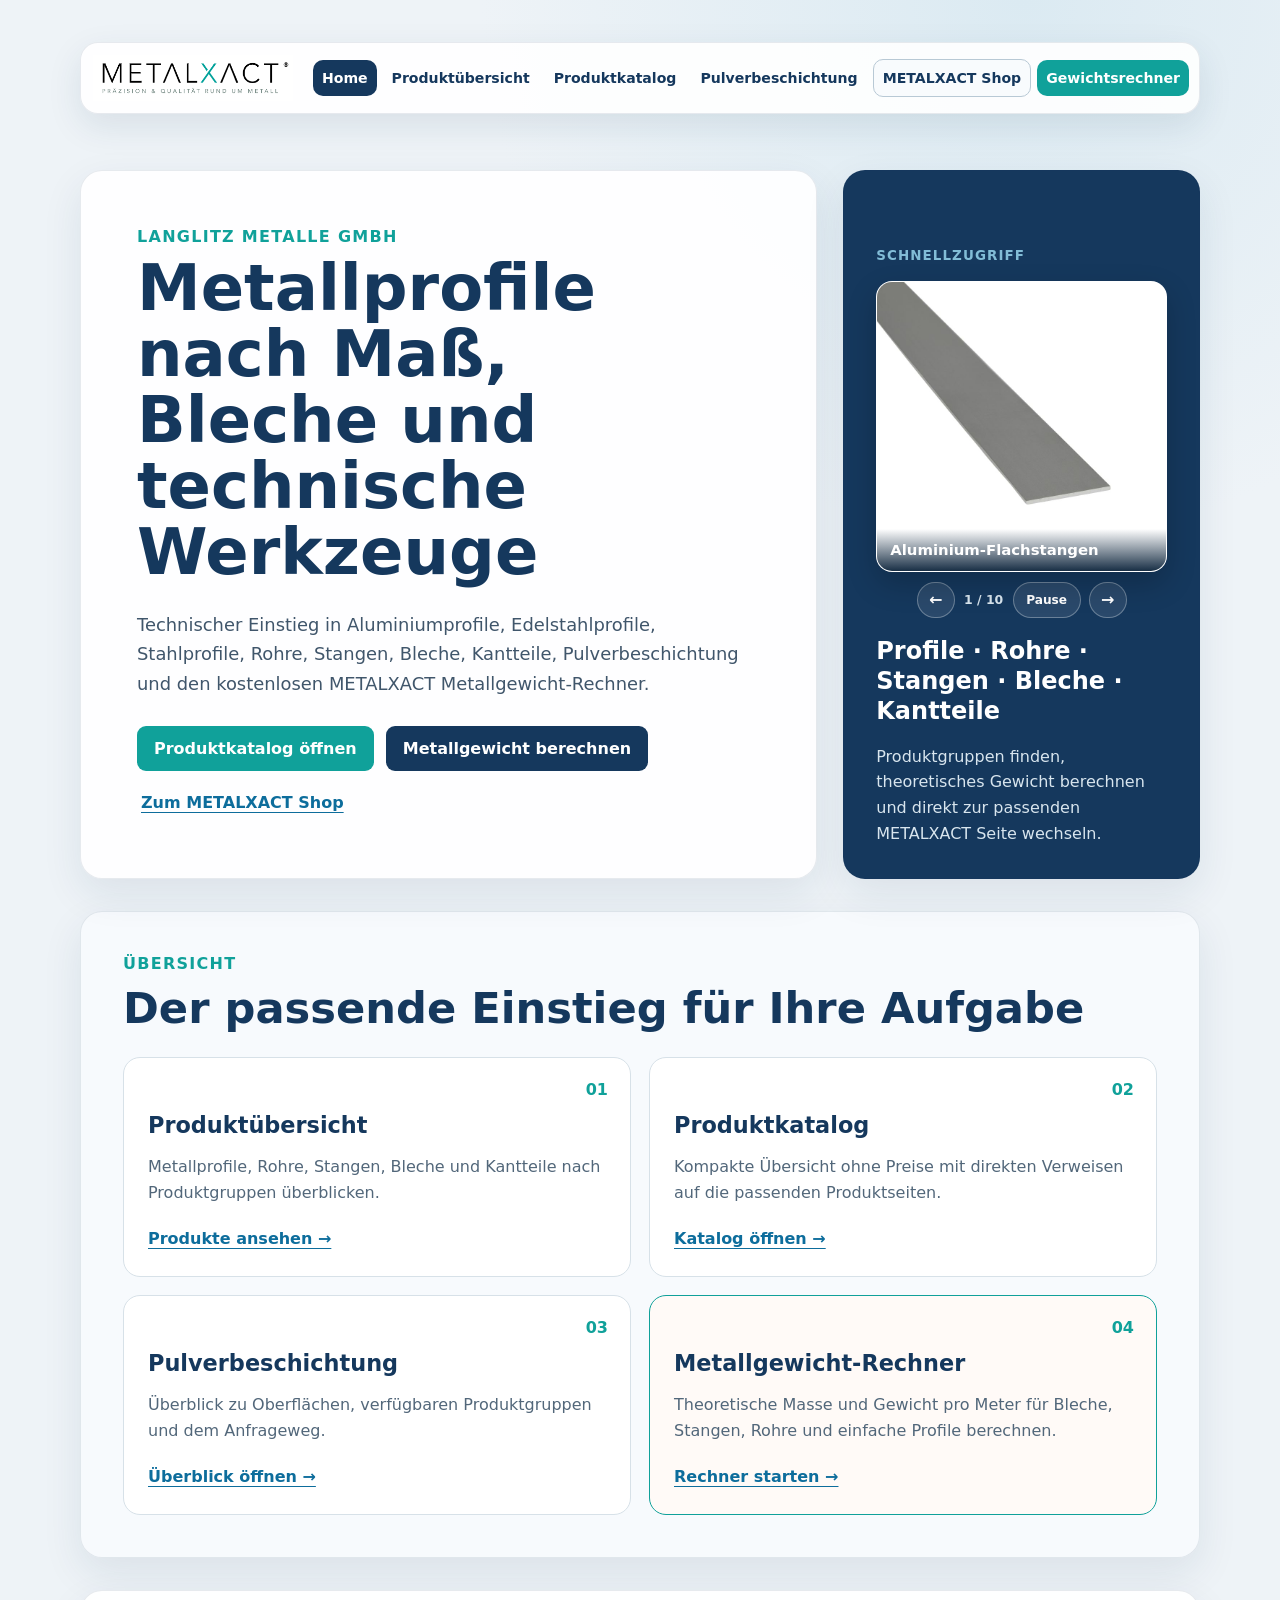
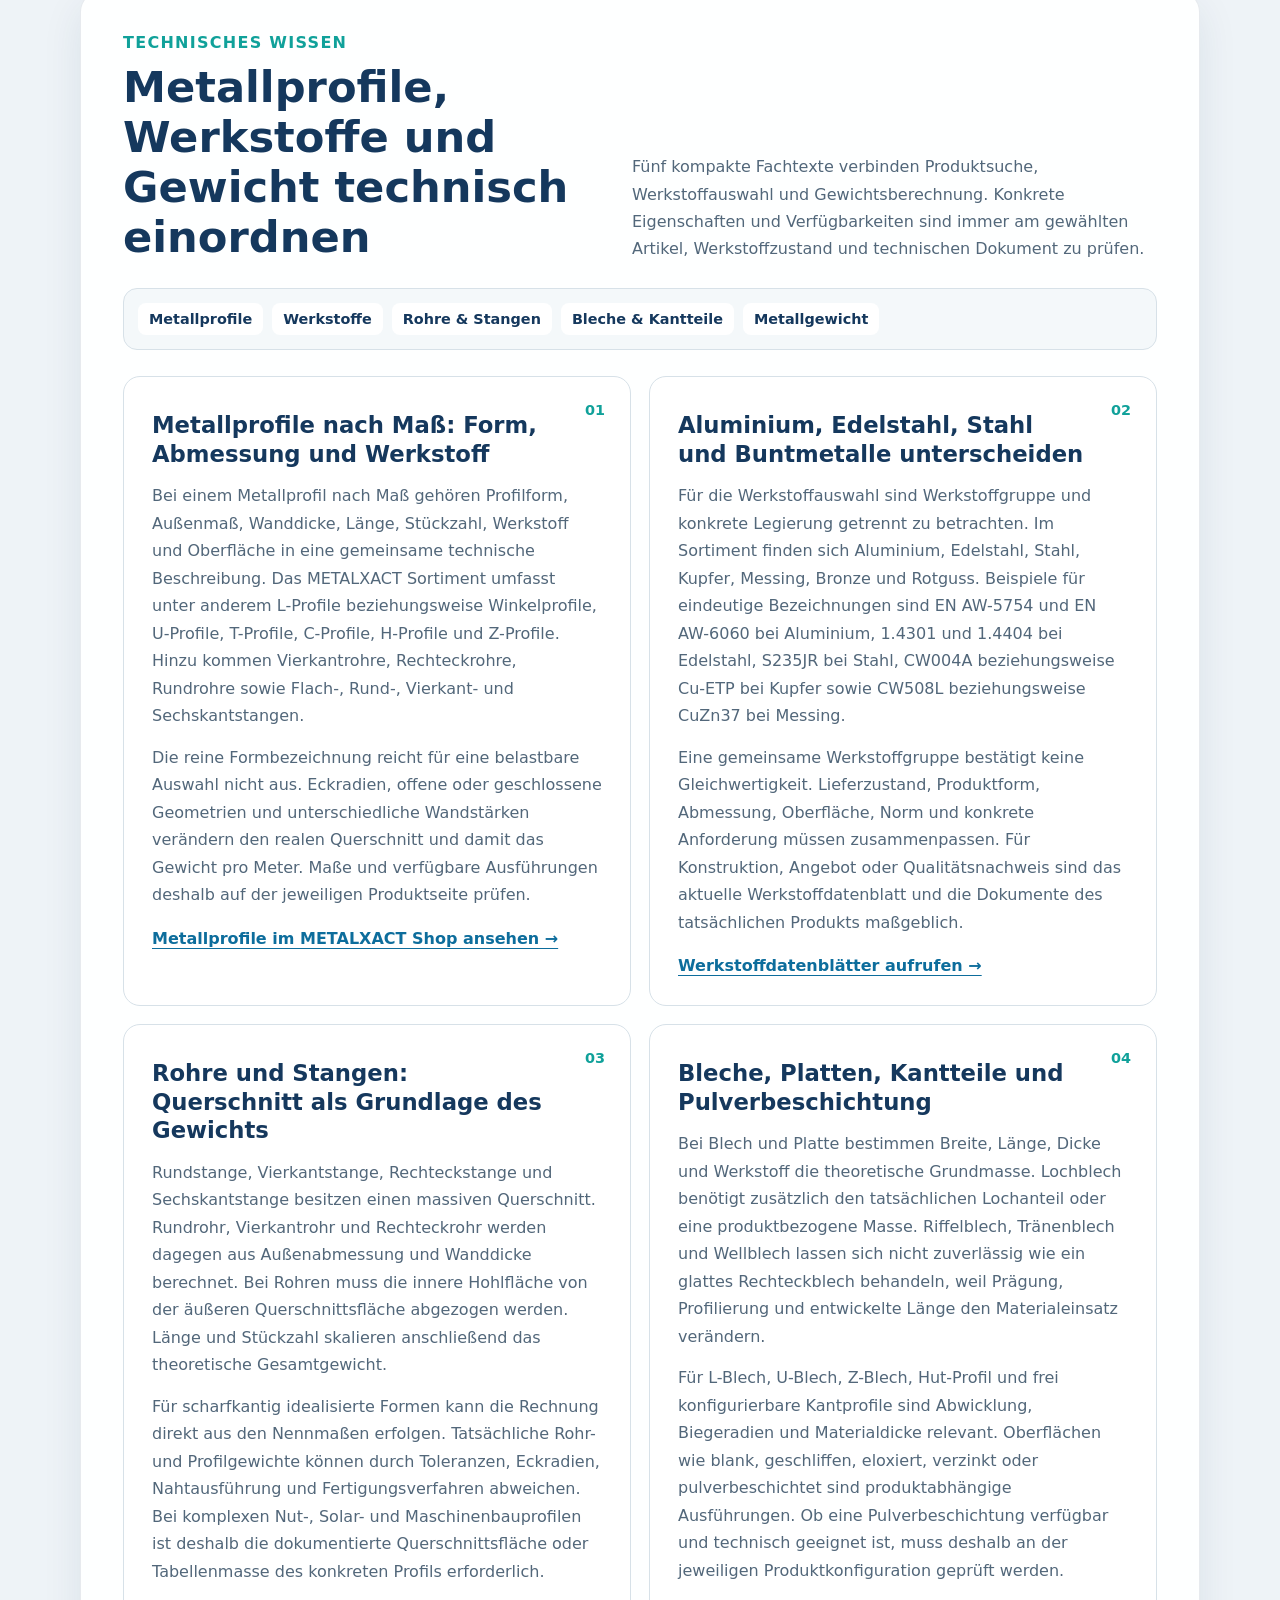
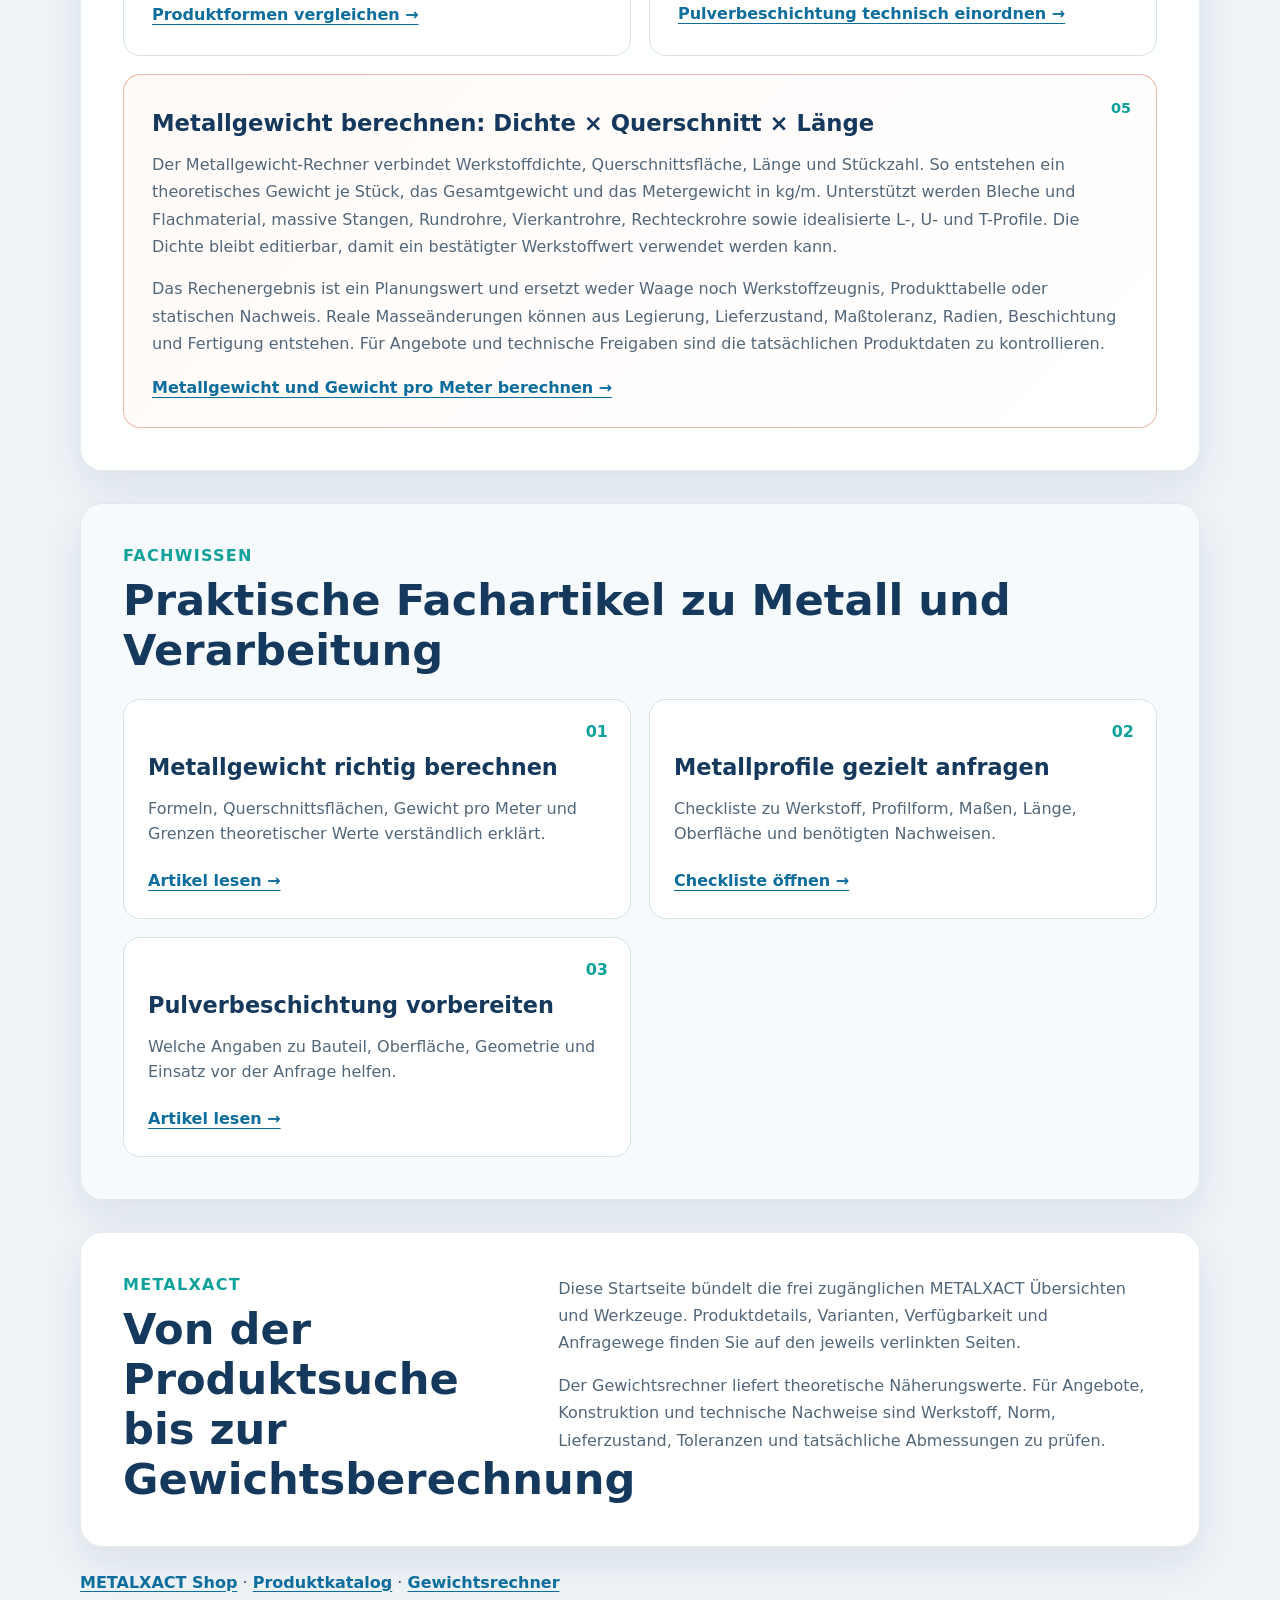
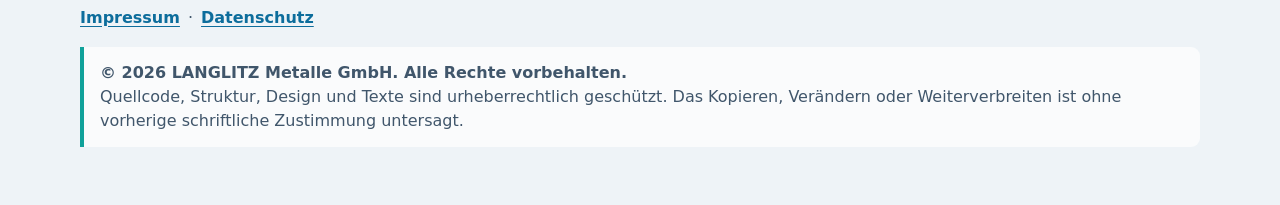
==== index.html @ cf6b3315 "Link three technical articles from homepage" ====
<!-- Copyright (c) 2026 LANGLITZ Metalle GmbH. All rights reserved. -->
<!doctype html>
<html lang="de" data-rights-owner="LANGLITZ Metalle GmbH">
<head>
  <meta charset="utf-8">
  <meta name="viewport" content="width=device-width, initial-scale=1">
  <title>Metallprofile nach Maß, Bleche & Gewichtsrechner | METALXACT</title>
  <meta name="description" content="METALXACT: Metallprofile nach Maß aus Aluminium, Edelstahl, Stahl, Kupfer, Messing, Bronze und Rotguss sowie Bleche, Kantteile und Gewichtsrechner.">
  <meta name="robots" content="index,follow,max-image-preview:large,max-snippet:-1,max-video-preview:-1">
  <meta name="author" content="LANGLITZ Metalle GmbH">
  <meta name="copyright" content="Copyright 2026 LANGLITZ Metalle GmbH. Alle Rechte vorbehalten.">
  <meta name="rights" content="Alle Inhalte und der Quellcode sind urheberrechtlich geschützt und gehören der LANGLITZ Metalle GmbH.">
  <meta name="application-name" content="METALXACT">
  <meta name="theme-color" content="#15385d">
  <link rel="canonical" href="https://langlitzmetalle.github.io/">
  <link rel="icon" type="image/png" href="favicon.png">
  <link rel="stylesheet" href="styles.css?v=20261005-9">
  <script src="carousel.js?v=20261005-1" defer></script>
  <meta property="og:type" content="website">
  <meta property="og:locale" content="de_DE">
  <meta property="og:site_name" content="METALXACT">
  <meta property="og:title" content="Metallprofile, Bleche und technische Werkzeuge | METALXACT">
  <meta property="og:description" content="Fachübersicht zu Profilformen, Werkstoffen, Blechen, Kantteilen, Pulverbeschichtung und theoretischer Gewichtsberechnung.">
  <meta property="og:url" content="https://langlitzmetalle.github.io/">
  <meta name="twitter:card" content="summary">
  <meta name="twitter:title" content="METALXACT Metallprofile & Gewichtsrechner">
  <meta name="twitter:description" content="Metallprofile nach Maß, Werkstoffgruppen, Bleche, Kantteile und theoretisches Gewicht pro Meter kompakt erklärt.">
  <script type="application/ld+json">
  {
    "@context": "https://schema.org",
    "@graph": [
      {
        "@type": "Organization",
        "@id": "https://www.metalxact.com/#organization",
        "name": "METALXACT",
        "legalName": "LANGLITZ Metalle GmbH",
        "alternateName": ["Langlitz Metalle", "METALXACT by LANGLITZ Metalle GmbH"],
        "url": "https://www.metalxact.com/",
        "logo": {
          "@type": "ImageObject",
          "@id": "https://www.metalxact.com/#logo",
          "url": "https://www.metalxact.com/media/6a/b0/7d/1710239752/METALXACT-Langlitz-Metalle-GmbH-Wettringen.svg",
          "caption": "METALXACT – LANGLITZ Metalle GmbH"
        },
        "address": {
          "@type": "PostalAddress",
          "streetAddress": "Siemensweg 6",
          "postalCode": "48493",
          "addressLocality": "Wettringen",
          "addressRegion": "Nordrhein-Westfalen",
          "addressCountry": "DE"
        },
        "telephone": "+49 2557 9296363",
        "email": "info@metalxact.com",
        "contactPoint": {
          "@type": "ContactPoint",
          "telephone": "+49 2557 9296363",
          "email": "info@metalxact.com",
          "contactType": "customer service",
          "availableLanguage": ["de", "en", "fr", "it", "es"],
          "url": "https://www.metalxact.com/service/kontakt/"
        },
        "sameAs": [
          "https://www.instagram.com/metalxact/",
          "https://www.facebook.com/metalxact/",
          "https://www.youtube.com/@METALXACT"
        ]
      },
      {
        "@type": "WebSite",
        "@id": "https://langlitzmetalle.github.io/#website",
        "url": "https://langlitzmetalle.github.io/",
        "name": "METALXACT",
        "alternateName": "METALXACT – LANGLITZ Metalle GmbH",
        "description": "Technische Übersicht zu Metallprofilen nach Maß, Werkstoffen, Blechen, Kantteilen, Pulverbeschichtung und Metallgewicht.",
        "inLanguage": "de-DE",
        "publisher": { "@id": "https://www.metalxact.com/#organization" },
        "copyrightHolder": { "@id": "https://www.metalxact.com/#organization" },
        "copyrightYear": 2026
      },
      {
        "@type": "WebPage",
        "@id": "https://langlitzmetalle.github.io/#webpage",
        "url": "https://langlitzmetalle.github.io/",
        "name": "Metallprofile nach Maß, Bleche und Gewichtsrechner | METALXACT",
        "headline": "Metallprofile nach Maß, Bleche und technische Werkzeuge von METALXACT",
        "description": "Technische Übersicht zu Metallprofilen, Werkstoffen, Rohren, Stangen, Blechen, Kantteilen, Pulverbeschichtung und theoretischer Gewichtsberechnung.",
        "isPartOf": { "@id": "https://langlitzmetalle.github.io/#website" },
        "about": { "@id": "https://www.metalxact.com/#organization" },
        "mainEntity": { "@id": "https://langlitzmetalle.github.io/#technical-topics" },
        "keywords": "Metallprofile nach Maß, Aluminiumprofile, Edelstahlprofile, Stahlprofile, Kupferprofile, Messingprofile, Bronzeprofile, Rotgussprofile, Rohre, Stangen, Bleche, Kantteile, Pulverbeschichtung, Metallgewicht, Gewicht pro Meter",
        "copyrightHolder": { "@id": "https://www.metalxact.com/#organization" },
        "copyrightYear": 2026,
        "inLanguage": "de-DE",
        "dateModified": "2026-10-07"
      },
      {
        "@type": "ItemList",
        "@id": "https://langlitzmetalle.github.io/#technical-topics",
        "name": "Technische Themen zu Metallprofilen und Metallgewicht",
        "numberOfItems": 5,
        "itemListElement": [
          {
            "@type": "ListItem",
            "position": 1,
            "item": {
              "@type": "WebPageElement",
              "@id": "https://langlitzmetalle.github.io/#metallprofile-nach-mass",
              "url": "https://langlitzmetalle.github.io/#metallprofile-nach-mass",
              "name": "Metallprofile nach Maß",
              "description": "Technische Einordnung von Profilform, Abmessung, Werkstoff und Oberfläche."
            }
          },
          {
            "@type": "ListItem",
            "position": 2,
            "item": {
              "@type": "WebPageElement",
              "@id": "https://langlitzmetalle.github.io/#werkstoffe-und-legierungen",
              "url": "https://langlitzmetalle.github.io/#werkstoffe-und-legierungen",
              "name": "Werkstoffe und Legierungen",
              "description": "Orientierung zu Aluminium, Edelstahl, Stahl, Kupfer, Messing, Bronze und Rotguss."
            }
          },
          {
            "@type": "ListItem",
            "position": 3,
            "item": {
              "@type": "WebPageElement",
              "@id": "https://langlitzmetalle.github.io/#rohre-und-stangen",
              "url": "https://langlitzmetalle.github.io/#rohre-und-stangen",
              "name": "Rohre und Stangen",
              "description": "Querschnittsformen und Eingabedaten für die theoretische Gewichtsberechnung."
            }
          },
          {
            "@type": "ListItem",
            "position": 4,
            "item": {
              "@type": "WebPageElement",
              "@id": "https://langlitzmetalle.github.io/#bleche-kantteile-oberflaechen",
              "url": "https://langlitzmetalle.github.io/#bleche-kantteile-oberflaechen",
              "name": "Bleche, Kantteile und Oberflächen",
              "description": "Auswahlkriterien für Bleche, Platten, Kantprofile und produktabhängige Oberflächen."
            }
          },
          {
            "@type": "ListItem",
            "position": 5,
            "item": {
              "@type": "WebPageElement",
              "@id": "https://langlitzmetalle.github.io/#metallgewicht-berechnen",
              "url": "https://langlitzmetalle.github.io/#metallgewicht-berechnen",
              "name": "Metallgewicht berechnen",
              "description": "Zusammenhang zwischen Dichte, Querschnitt, Länge, Stückzahl und theoretischer Masse."
            }
          }
        ]
      }
    ]
  }
  </script>
</head>
<body>
  <main class="shell">
    <nav class="topnav" aria-label="Seitennavigation">
      <a class="topnav-brand" href="./" aria-label="METALXACT Startseite">
        <img src="metalxact-logo.png" width="397" height="90" alt="METALXACT – Präzision und Qualität rund um Metall">
      </a>
      <a class="active" href="./" aria-current="page">Home</a>
      <a href="/metal-weight-calculator/produkte.html">Produktübersicht</a>
      <a href="/metal-weight-calculator/produktkatalog.html">Produktkatalog</a>
      <a href="/metal-weight-calculator/pulverbeschichtung.html">Pulverbeschichtung</a>
      <a class="nav-shop" href="https://www.metalxact.com/">METALXACT Shop</a>
      <a class="nav-calculator" href="/metal-weight-calculator/">Gewichtsrechner</a>
    </nav>

    <header class="hero">
      <div class="hero-copy">
        <p class="eyebrow">LANGLITZ Metalle GmbH</p>
        <h1>Metallprofile nach Maß, Bleche und technische Werkzeuge</h1>
        <p class="intro">Technischer Einstieg in Aluminiumprofile, Edelstahlprofile, Stahlprofile, Rohre, Stangen, Bleche, Kantteile, Pulverbeschichtung und den kostenlosen METALXACT Metallgewicht-Rechner.</p>
        <div class="hero-actions">
          <a class="button-link" href="/metal-weight-calculator/produktkatalog.html">Produktkatalog öffnen</a>
          <a class="button-link secondary" href="/metal-weight-calculator/">Metallgewicht berechnen</a>
          <a class="text-link" href="https://www.metalxact.com/">Zum METALXACT Shop</a>
        </div>
      </div>
      <aside class="hero-panel" aria-label="Schnellzugriff">
        <span class="panel-label">Schnellzugriff</span>
        <div class="product-carousel" data-carousel aria-label="METALXACT Produktbilder" aria-roledescription="Karussell">
          <div class="carousel-viewport">
            <a class="carousel-slide is-active" href="https://www.metalxact.com/metallprofile-nach-mass/aluminium/flachstangen/">
              <img src="assets/products/aluminium-flachstange-eloxiert.jpg" width="800" height="800" alt="Eloxierte Aluminium-Flachstange" fetchpriority="high">
              <span>Aluminium-Flachstangen</span>
            </a>
            <a class="carousel-slide" href="https://www.metalxact.com/metallprofile-nach-mass/aluminium/u-profile/" hidden>
              <img src="assets/products/u-profile-pulverbeschichtet.jpg" width="800" height="800" alt="Pulverbeschichtete Aluminium-U-Profile" loading="lazy">
              <span>U-Profile mit Pulverbeschichtung</span>
            </a>
            <a class="carousel-slide" href="https://www.metalxact.com/metallprofile-nach-mass/stahl/vierkantrohre/" hidden>
              <img src="assets/products/stahl-vierkantrohr.jpg" width="800" height="800" alt="Schwarzes Stahl-Vierkantrohr" loading="lazy">
              <span>Stahl-Vierkantrohre</span>
            </a>
            <a class="carousel-slide" href="https://www.metalxact.com/metallprofile-nach-mass/stahl/rundrohre/" hidden>
              <img src="assets/products/stahl-rundrohr.jpg" width="800" height="800" alt="Schwarzes Stahl-Rundrohr" loading="lazy">
              <span>Stahl-Rundrohre</span>
            </a>
            <a class="carousel-slide" href="https://www.metalxact.com/bleche-platten-nach-mass/" hidden>
              <img src="assets/products/metallblech.jpg" width="800" height="800" alt="Metallblech mit glatter Oberfläche" loading="lazy">
              <span>Bleche und Platten nach Maß</span>
            </a>
            <a class="carousel-slide" href="https://www.metalxact.com/metallprofile-nach-mass/kupfer/rundstangen/" hidden>
              <img src="assets/products/kupfer-rundstange.jpg" width="1733" height="975" alt="Kupfer-Rundstange mit blanker Oberfläche" loading="lazy">
              <span>Kupfer-Rundstangen</span>
            </a>
            <a class="carousel-slide" href="https://www.metalxact.com/metallprofile-nach-mass/messing/rundstangen/" hidden>
              <img src="assets/products/messing-rundstange.jpg" width="1280" height="800" alt="Messing-Rundstange mit blanker Oberfläche" loading="lazy">
              <span>Messing-Rundstangen</span>
            </a>
            <a class="carousel-slide" href="https://www.metalxact.com/metallprofile-nach-mass/rotguss/rundstangen/" hidden>
              <img src="assets/products/rotguss-rundstange.jpg" width="1280" height="720" alt="Rotguss-Rundstange mit metallischer Oberfläche" loading="lazy">
              <span>Rotguss-Rundstangen</span>
            </a>
            <a class="carousel-slide" href="https://www.metalxact.com/metallprofile-nach-mass/edelstahl/flachstangen/" hidden>
              <img src="assets/products/edelstahl-flachstange.jpg" width="1280" height="800" alt="Ungeschliffene Edelstahl-Flachstange" loading="lazy">
              <span>Edelstahl-Flachstangen</span>
            </a>
            <a class="carousel-slide" href="https://www.metalxact.com/metallprofile-nach-mass/kunststoff/rundstangen/" hidden>
              <img src="assets/products/pom-rundstange-natur.jpg" width="1280" height="800" alt="Naturfarbene POM-Rundstange" loading="lazy">
              <span>POM-Rundstangen</span>
            </a>
          </div>
          <div class="carousel-controls" aria-label="Karussellsteuerung">
            <button class="carousel-button carousel-prev" type="button" aria-label="Vorheriges Produktbild">←</button>
            <span class="carousel-status" aria-hidden="true">1 / 10</span>
            <button class="carousel-button carousel-toggle" type="button" aria-label="Automatischen Bildwechsel pausieren" aria-pressed="false">Pause</button>
            <button class="carousel-button carousel-next" type="button" aria-label="Nächstes Produktbild">→</button>
          </div>
        </div>
        <strong>Profile · Rohre · Stangen · Bleche · Kantteile</strong>
        <p>Produktgruppen finden, theoretisches Gewicht berechnen und direkt zur passenden METALXACT Seite wechseln.</p>
      </aside>
    </header>

    <section class="portal" aria-labelledby="portal-title">
      <div class="section-heading">
        <p class="eyebrow">Übersicht</p>
        <h2 id="portal-title">Der passende Einstieg für Ihre Aufgabe</h2>
      </div>
      <div class="card-grid">
        <article class="portal-card">
          <span class="card-number">01</span>
          <h3>Produktübersicht</h3>
          <p>Metallprofile, Rohre, Stangen, Bleche und Kantteile nach Produktgruppen überblicken.</p>
          <a href="/metal-weight-calculator/produkte.html">Produkte ansehen →</a>
        </article>
        <article class="portal-card">
          <span class="card-number">02</span>
          <h3>Produktkatalog</h3>
          <p>Kompakte Übersicht ohne Preise mit direkten Verweisen auf die passenden Produktseiten.</p>
          <a href="/metal-weight-calculator/produktkatalog.html">Katalog öffnen →</a>
        </article>
        <article class="portal-card">
          <span class="card-number">03</span>
          <h3>Pulverbeschichtung</h3>
          <p>Überblick zu Oberflächen, verfügbaren Produktgruppen und dem Anfrageweg.</p>
          <a href="/metal-weight-calculator/pulverbeschichtung.html">Überblick öffnen →</a>
        </article>
        <article class="portal-card featured">
          <span class="card-number">04</span>
          <h3>Metallgewicht-Rechner</h3>
          <p>Theoretische Masse und Gewicht pro Meter für Bleche, Stangen, Rohre und einfache Profile berechnen.</p>
          <a href="/metal-weight-calculator/">Rechner starten →</a>
        </article>
      </div>
    </section>

    <section class="technical-hub" aria-labelledby="technical-title">
      <div class="section-heading technical-heading">
        <div>
          <p class="eyebrow">Technisches Wissen</p>
          <h2 id="technical-title">Metallprofile, Werkstoffe und Gewicht technisch einordnen</h2>
        </div>
        <p>Fünf kompakte Fachtexte verbinden Produktsuche, Werkstoffauswahl und Gewichtsberechnung. Konkrete Eigenschaften und Verfügbarkeiten sind immer am gewählten Artikel, Werkstoffzustand und technischen Dokument zu prüfen.</p>
      </div>

      <nav class="topic-index" aria-label="Technische Themen">
        <a href="#metallprofile-nach-mass">Metallprofile</a>
        <a href="#werkstoffe-und-legierungen">Werkstoffe</a>
        <a href="#rohre-und-stangen">Rohre &amp; Stangen</a>
        <a href="#bleche-kantteile-oberflaechen">Bleche &amp; Kantteile</a>
        <a href="#metallgewicht-berechnen">Metallgewicht</a>
      </nav>

      <div class="technical-grid">
        <article id="metallprofile-nach-mass" class="technical-card">
          <span class="topic-number">01</span>
          <h3>Metallprofile nach Maß: Form, Abmessung und Werkstoff</h3>
          <p>Bei einem Metallprofil nach Maß gehören Profilform, Außenmaß, Wanddicke, Länge, Stückzahl, Werkstoff und Oberfläche in eine gemeinsame technische Beschreibung. Das METALXACT Sortiment umfasst unter anderem L-Profile beziehungsweise Winkelprofile, U-Profile, T-Profile, C-Profile, H-Profile und Z-Profile. Hinzu kommen Vierkantrohre, Rechteckrohre, Rundrohre sowie Flach-, Rund-, Vierkant- und Sechskantstangen.</p>
          <p>Die reine Formbezeichnung reicht für eine belastbare Auswahl nicht aus. Eckradien, offene oder geschlossene Geometrien und unterschiedliche Wandstärken verändern den realen Querschnitt und damit das Gewicht pro Meter. Maße und verfügbare Ausführungen deshalb auf der jeweiligen Produktseite prüfen.</p>
          <a class="topic-link" href="https://www.metalxact.com/metallprofile-nach-mass/">Metallprofile im METALXACT Shop ansehen →</a>
        </article>

        <article id="werkstoffe-und-legierungen" class="technical-card">
          <span class="topic-number">02</span>
          <h3>Aluminium, Edelstahl, Stahl und Buntmetalle unterscheiden</h3>
          <p>Für die Werkstoffauswahl sind Werkstoffgruppe und konkrete Legierung getrennt zu betrachten. Im Sortiment finden sich Aluminium, Edelstahl, Stahl, Kupfer, Messing, Bronze und Rotguss. Beispiele für eindeutige Bezeichnungen sind EN AW-5754 und EN AW-6060 bei Aluminium, 1.4301 und 1.4404 bei Edelstahl, S235JR bei Stahl, CW004A beziehungsweise Cu-ETP bei Kupfer sowie CW508L beziehungsweise CuZn37 bei Messing.</p>
          <p>Eine gemeinsame Werkstoffgruppe bestätigt keine Gleichwertigkeit. Lieferzustand, Produktform, Abmessung, Oberfläche, Norm und konkrete Anforderung müssen zusammenpassen. Für Konstruktion, Angebot oder Qualitätsnachweis sind das aktuelle Werkstoffdatenblatt und die Dokumente des tatsächlichen Produkts maßgeblich.</p>
          <a class="topic-link" href="https://www.metalxact.com/werkstoffdatenlaetter">Werkstoffdatenblätter aufrufen →</a>
        </article>

        <article id="rohre-und-stangen" class="technical-card">
          <span class="topic-number">03</span>
          <h3>Rohre und Stangen: Querschnitt als Grundlage des Gewichts</h3>
          <p>Rundstange, Vierkantstange, Rechteckstange und Sechskantstange besitzen einen massiven Querschnitt. Rundrohr, Vierkantrohr und Rechteckrohr werden dagegen aus Außenabmessung und Wanddicke berechnet. Bei Rohren muss die innere Hohlfläche von der äußeren Querschnittsfläche abgezogen werden. Länge und Stückzahl skalieren anschließend das theoretische Gesamtgewicht.</p>
          <p>Für scharfkantig idealisierte Formen kann die Rechnung direkt aus den Nennmaßen erfolgen. Tatsächliche Rohr- und Profilgewichte können durch Toleranzen, Eckradien, Nahtausführung und Fertigungsverfahren abweichen. Bei komplexen Nut-, Solar- und Maschinenbauprofilen ist deshalb die dokumentierte Querschnittsfläche oder Tabellenmasse des konkreten Profils erforderlich.</p>
          <a class="topic-link" href="/metal-weight-calculator/produkte.html">Produktformen vergleichen →</a>
        </article>

        <article id="bleche-kantteile-oberflaechen" class="technical-card">
          <span class="topic-number">04</span>
          <h3>Bleche, Platten, Kantteile und Pulverbeschichtung</h3>
          <p>Bei Blech und Platte bestimmen Breite, Länge, Dicke und Werkstoff die theoretische Grundmasse. Lochblech benötigt zusätzlich den tatsächlichen Lochanteil oder eine produktbezogene Masse. Riffelblech, Tränenblech und Wellblech lassen sich nicht zuverlässig wie ein glattes Rechteckblech behandeln, weil Prägung, Profilierung und entwickelte Länge den Materialeinsatz verändern.</p>
          <p>Für L-Blech, U-Blech, Z-Blech, Hut-Profil und frei konfigurierbare Kantprofile sind Abwicklung, Biegeradien und Materialdicke relevant. Oberflächen wie blank, geschliffen, eloxiert, verzinkt oder pulverbeschichtet sind produktabhängige Ausführungen. Ob eine Pulverbeschichtung verfügbar und technisch geeignet ist, muss deshalb an der jeweiligen Produktkonfiguration geprüft werden.</p>
          <a class="topic-link" href="/metal-weight-calculator/pulverbeschichtung.html">Pulverbeschichtung technisch einordnen →</a>
        </article>

        <article id="metallgewicht-berechnen" class="technical-card technical-card-wide">
          <span class="topic-number">05</span>
          <h3>Metallgewicht berechnen: Dichte × Querschnitt × Länge</h3>
          <p>Der Metallgewicht-Rechner verbindet Werkstoffdichte, Querschnittsfläche, Länge und Stückzahl. So entstehen ein theoretisches Gewicht je Stück, das Gesamtgewicht und das Metergewicht in kg/m. Unterstützt werden Bleche und Flachmaterial, massive Stangen, Rundrohre, Vierkantrohre, Rechteckrohre sowie idealisierte L-, U- und T-Profile. Die Dichte bleibt editierbar, damit ein bestätigter Werkstoffwert verwendet werden kann.</p>
          <p>Das Rechenergebnis ist ein Planungswert und ersetzt weder Waage noch Werkstoffzeugnis, Produkttabelle oder statischen Nachweis. Reale Masseänderungen können aus Legierung, Lieferzustand, Maßtoleranz, Radien, Beschichtung und Fertigung entstehen. Für Angebote und technische Freigaben sind die tatsächlichen Produktdaten zu kontrollieren.</p>
          <a class="topic-link" href="/metal-weight-calculator/">Metallgewicht und Gewicht pro Meter berechnen →</a>
        </article>
      </div>
    </section>

    <section class="portal" aria-labelledby="guides-title">
      <div class="section-heading">
        <p class="eyebrow">Fachwissen</p>
        <h2 id="guides-title">Praktische Fachartikel zu Metall und Verarbeitung</h2>
      </div>
      <div class="card-grid">
        <article class="portal-card"><span class="card-number">01</span><h3>Metallgewicht richtig berechnen</h3><p>Formeln, Querschnittsflächen, Gewicht pro Meter und Grenzen theoretischer Werte verständlich erklärt.</p><a href="/fachartikel-metallgewicht-berechnen.html">Artikel lesen →</a></article>
        <article class="portal-card"><span class="card-number">02</span><h3>Metallprofile gezielt anfragen</h3><p>Checkliste zu Werkstoff, Profilform, Maßen, Länge, Oberfläche und benötigten Nachweisen.</p><a href="/fachartikel-metallprofile-anfrage-checkliste.html">Checkliste öffnen →</a></article>
        <article class="portal-card"><span class="card-number">03</span><h3>Pulverbeschichtung vorbereiten</h3><p>Welche Angaben zu Bauteil, Oberfläche, Geometrie und Einsatz vor der Anfrage helfen.</p><a href="/fachartikel-pulverbeschichtung-checkliste.html">Artikel lesen →</a></article>
      </div>
    </section>

    <section class="info-section" aria-labelledby="info-title">
      <div>
        <p class="eyebrow">METALXACT</p>
        <h2 id="info-title">Von der Produktsuche bis zur Gewichtsberechnung</h2>
      </div>
      <div class="info-copy">
        <p>Diese Startseite bündelt die frei zugänglichen METALXACT Übersichten und Werkzeuge. Produktdetails, Varianten, Verfügbarkeit und Anfragewege finden Sie auf den jeweils verlinkten Seiten.</p>
        <p>Der Gewichtsrechner liefert theoretische Näherungswerte. Für Angebote, Konstruktion und technische Nachweise sind Werkstoff, Norm, Lieferzustand, Toleranzen und tatsächliche Abmessungen zu prüfen.</p>
      </div>
    </section>

    <footer>
      <p><a href="https://www.metalxact.com/">METALXACT Shop</a> · <a href="/metal-weight-calculator/produktkatalog.html">Produktkatalog</a> · <a href="/metal-weight-calculator/">Gewichtsrechner</a></p>
      <p class="legal-links"><a href="https://www.metalxact.com/informationen/impressum/">Impressum</a> · <a href="https://www.metalxact.com/informationen/datenschutz/">Datenschutz</a></p>
      <p class="copyright-notice" data-rights-owner="LANGLITZ Metalle GmbH"><strong>© 2026 LANGLITZ Metalle GmbH. Alle Rechte vorbehalten.</strong><br>Quellcode, Struktur, Design und Texte sind urheberrechtlich geschützt. Das Kopieren, Verändern oder Weiterverbreiten ist ohne vorherige schriftliche Zustimmung untersagt.</p>
    </footer>
  </main>
</body>
</html>
---- styles.css ----
/* Copyright (c) 2026 LANGLITZ Metalle GmbH. All rights reserved. */
:root {
  color-scheme: light;
  font-family: Inter, ui-sans-serif, system-ui, -apple-system, BlinkMacSystemFont, "Segoe UI", sans-serif;
  color: #14263a;
  background: #eef3f7;
}

* { box-sizing: border-box; }
body { margin: 0; background: radial-gradient(circle at 80% 0%, #dbeaf2 0, transparent 34rem), #eef3f7; }
a { color: #0d6d9c; }
.shell { width: min(1120px, calc(100% - 32px)); margin: 0 auto; padding: 42px 0; }
.topnav { display: flex; flex-wrap: nowrap; align-items: center; gap: 6px; margin-bottom: 56px; padding: 10px; border: 1px solid rgba(21, 56, 93, .1); border-radius: 18px; background: rgba(255, 255, 255, .9); box-shadow: 0 12px 34px rgba(21, 56, 93, .1); }
.topnav a { padding: 10px 9px; border-radius: 10px; color: #15385d; font-size: .88rem; font-weight: 780; text-decoration: none; white-space: nowrap; transition: background-color .16s ease, color .16s ease, transform .16s ease; }
.topnav a:hover { background: #e8f0f6; color: #0f2e4d; transform: translateY(-1px); }
.topnav a.active { background: #15385d; color: #fff; }
.topnav a.nav-shop { border: 1px solid #b8c9d5; background: #f8fbfd; }
.topnav a.nav-shop:hover { border-color: #15385d; background: #edf4f8; }
.topnav a.nav-calculator { background: #10a19a; color: #fff; }
.topnav a.nav-calculator:hover, .topnav a.nav-calculator:focus-visible { background: #15385d; color: #fff; }
.topnav a.topnav-brand,
.topnav a.topnav-brand:hover,
.topnav a.topnav-brand:focus,
.topnav a.topnav-brand:active {
  display: block;
  width: clamp(168px, 18vw, 200px);
  height: 50px;
  margin: 0 auto 0 2px;
  padding: 0;
  background: transparent;
  transform: none !important;
  transition: none;
}
.topnav-brand img { display: block; width: 100%; height: 100%; object-fit: contain; }
.hero { display: grid; grid-template-columns: minmax(0, 1.55fr) minmax(290px, .75fr); gap: 26px; align-items: stretch; margin-bottom: 32px; }
.hero-copy, .hero-panel, .portal, .technical-hub, .info-section { border: 1px solid rgba(21, 56, 93, .1); border-radius: 22px; box-shadow: 0 15px 40px rgba(21, 56, 93, .09); }
.hero-copy { padding: clamp(28px, 5vw, 56px); background: rgba(255, 255, 255, .92); }
.hero-panel { display: flex; flex-direction: column; justify-content: flex-end; gap: 18px; min-width: 0; padding: 32px; background: #15385d; color: #fff; }
.hero-panel strong { font-size: 1.5rem; line-height: 1.25; }
.hero-panel p { margin: 0; color: #d8e5ee; line-height: 1.6; }
.panel-label { color: #82bdd7; font-size: .84rem; font-weight: 800; letter-spacing: .08em; text-transform: uppercase; }
.product-carousel { width: 100%; min-width: 0; }
.carousel-viewport { position: relative; overflow: hidden; aspect-ratio: 1 / 1; border: 1px solid rgba(255, 255, 255, .18); border-radius: 16px; background: #fff; box-shadow: 0 12px 30px rgba(0, 0, 0, .2); }
.carousel-slide { position: relative; display: block; width: 100%; height: 100%; color: #fff; text-decoration: none; }
.carousel-slide[hidden] { display: none; }
.carousel-slide img { display: block; width: 100%; height: 100%; object-fit: contain; background: #fff; }
.carousel-slide span { position: absolute; right: 0; bottom: 0; left: 0; padding: 11px 13px; background: linear-gradient(transparent, rgba(10, 34, 58, .94)); font-size: .93rem; font-weight: 800; line-height: 1.35; }
.carousel-slide:focus-visible { outline: 3px solid #82bdd7; outline-offset: -4px; }
.carousel-controls { display: flex; align-items: center; justify-content: center; gap: 8px; margin-top: 10px; }
.carousel-button { min-width: 38px; min-height: 36px; padding: 6px 10px; border: 1px solid rgba(255, 255, 255, .3); border-radius: 999px; background: rgba(255, 255, 255, .09); color: #fff; font: inherit; font-weight: 800; cursor: pointer; }
.carousel-button:hover { background: rgba(255, 255, 255, .18); }
.carousel-button:focus-visible { outline: 3px solid #82bdd7; outline-offset: 2px; }
.carousel-toggle { min-width: 68px; font-size: .76rem; }
.carousel-status { min-width: 42px; color: #d8e5ee; font-size: .78rem; font-weight: 800; text-align: center; }
.eyebrow { margin: 0 0 10px; color: #10a19a; font-weight: 800; letter-spacing: .08em; text-transform: uppercase; }
h1 { max-width: 780px; margin: 0; color: #15385d; font-size: clamp(2.35rem, 5vw, 4rem); line-height: 1.03; }
h2, h3 { color: #15385d; }
h2 { margin: 6px 0 0; font-size: clamp(1.8rem, 4vw, 2.7rem); }
.intro { max-width: 760px; margin: 24px 0 0; color: #40566b; font-size: 1.12rem; line-height: 1.65; }
.hero-actions { display: flex; flex-wrap: wrap; align-items: center; gap: 12px; margin-top: 28px; }
.button-link { display: inline-block; padding: 13px 17px; border-radius: 9px; background: #10a19a; color: #fff; font-weight: 800; text-decoration: none; }
.button-link:hover, .button-link:focus-visible { background: #15385d; }
.button-link.secondary { background: #15385d; }
.button-link.secondary:hover { background: #0f2e4d; }
.text-link { padding: 10px 4px; font-weight: 750; text-underline-offset: 4px; }
.portal { margin-bottom: 32px; padding: clamp(24px, 4vw, 42px); background: rgba(248, 251, 253, .92); }
.section-heading { margin-bottom: 24px; }
.card-grid { display: grid; grid-template-columns: repeat(2, minmax(0, 1fr)); gap: 18px; }
.portal-card { position: relative; min-height: 220px; padding: 24px; border: 1px solid #d7e1e8; border-radius: 17px; background: #fff; }
.portal-card.featured { border-color: #10a19a; background: #fffaf7; }
.portal-card h3 { margin: 30px 0 10px; font-size: 1.4rem; }
.portal-card p { color: #52677a; line-height: 1.6; }
.portal-card a { display: inline-block; margin-top: 8px; font-weight: 800; text-underline-offset: 4px; }
.card-number { position: absolute; top: 22px; right: 22px; color: #10a19a; font-weight: 850; }
.technical-hub { margin-bottom: 32px; padding: clamp(24px, 4vw, 42px); background: rgba(255, 255, 255, .94); }
.technical-heading { display: grid; grid-template-columns: minmax(0, .95fr) minmax(280px, 1.05fr); gap: 34px; align-items: end; }
.technical-heading > p { margin: 0; color: #52677a; line-height: 1.7; }
.topic-index { display: flex; flex-wrap: wrap; gap: 9px; margin: 26px 0; padding: 14px; border: 1px solid #d7e1e8; border-radius: 14px; background: #f4f8fa; }
.topic-index a { padding: 8px 11px; border-radius: 8px; background: #fff; color: #15385d; font-size: .9rem; font-weight: 780; text-decoration: none; }
.topic-index a:hover { background: #e7f0f5; }
.technical-grid { display: grid; grid-template-columns: repeat(2, minmax(0, 1fr)); gap: 18px; }
.technical-card { position: relative; scroll-margin-top: 20px; padding: 28px; border: 1px solid #d7e1e8; border-radius: 17px; background: #fff; }
.technical-card-wide { grid-column: 1 / -1; background: linear-gradient(135deg, #fffaf7, #fff); border-color: rgba(199, 74, 33, .38); }
.technical-card h3 { margin: 6px 44px 14px 0; font-size: 1.42rem; line-height: 1.25; }
.technical-card p { margin: 0 0 14px; color: #52677a; line-height: 1.72; }
.topic-number { position: absolute; top: 25px; right: 25px; color: #10a19a; font-size: .9rem; font-weight: 850; }
.topic-link { display: inline-block; margin-top: 4px; font-weight: 800; line-height: 1.45; text-underline-offset: 4px; }
.info-section { display: grid; grid-template-columns: minmax(0, .8fr) minmax(0, 1.2fr); gap: 36px; padding: clamp(24px, 4vw, 42px); background: #fff; }
.info-copy p { margin-top: 0; color: #52677a; line-height: 1.7; }
footer { margin-top: 26px; color: #40566b; }
footer a { font-weight: 700; text-underline-offset: 3px; }
.legal-links { display: flex; flex-wrap: wrap; gap: 8px; align-items: center; }
.copyright-notice { margin-top: 20px; padding: 14px 16px; border-left: 4px solid #10a19a; border-radius: 0 9px 9px 0; background: rgba(255, 255, 255, .7); line-height: 1.5; }

@media (max-width: 860px) {
  .hero, .technical-heading, .info-section { grid-template-columns: 1fr; }
  .hero-panel { min-height: 260px; }
  .carousel-viewport { aspect-ratio: 16 / 10; }
}

@media (max-width: 980px) {
  .topnav { flex-wrap: wrap; align-items: stretch; }
  .topnav a.topnav-brand { flex: 1 0 100%; width: 100%; margin: 2px 0 7px; }
  .topnav-brand img { width: min(220px, 78vw); margin: 0 auto; }
  .topnav a:not(.topnav-brand) { flex: 1 1 160px; text-align: center; }
}

@media (max-width: 680px) {
  .shell { padding: 24px 0; }
  .topnav { margin-bottom: 30px; }
  .card-grid, .technical-grid { grid-template-columns: 1fr; }
  .technical-card-wide { grid-column: auto; }
  .technical-card { padding: 23px; }
}
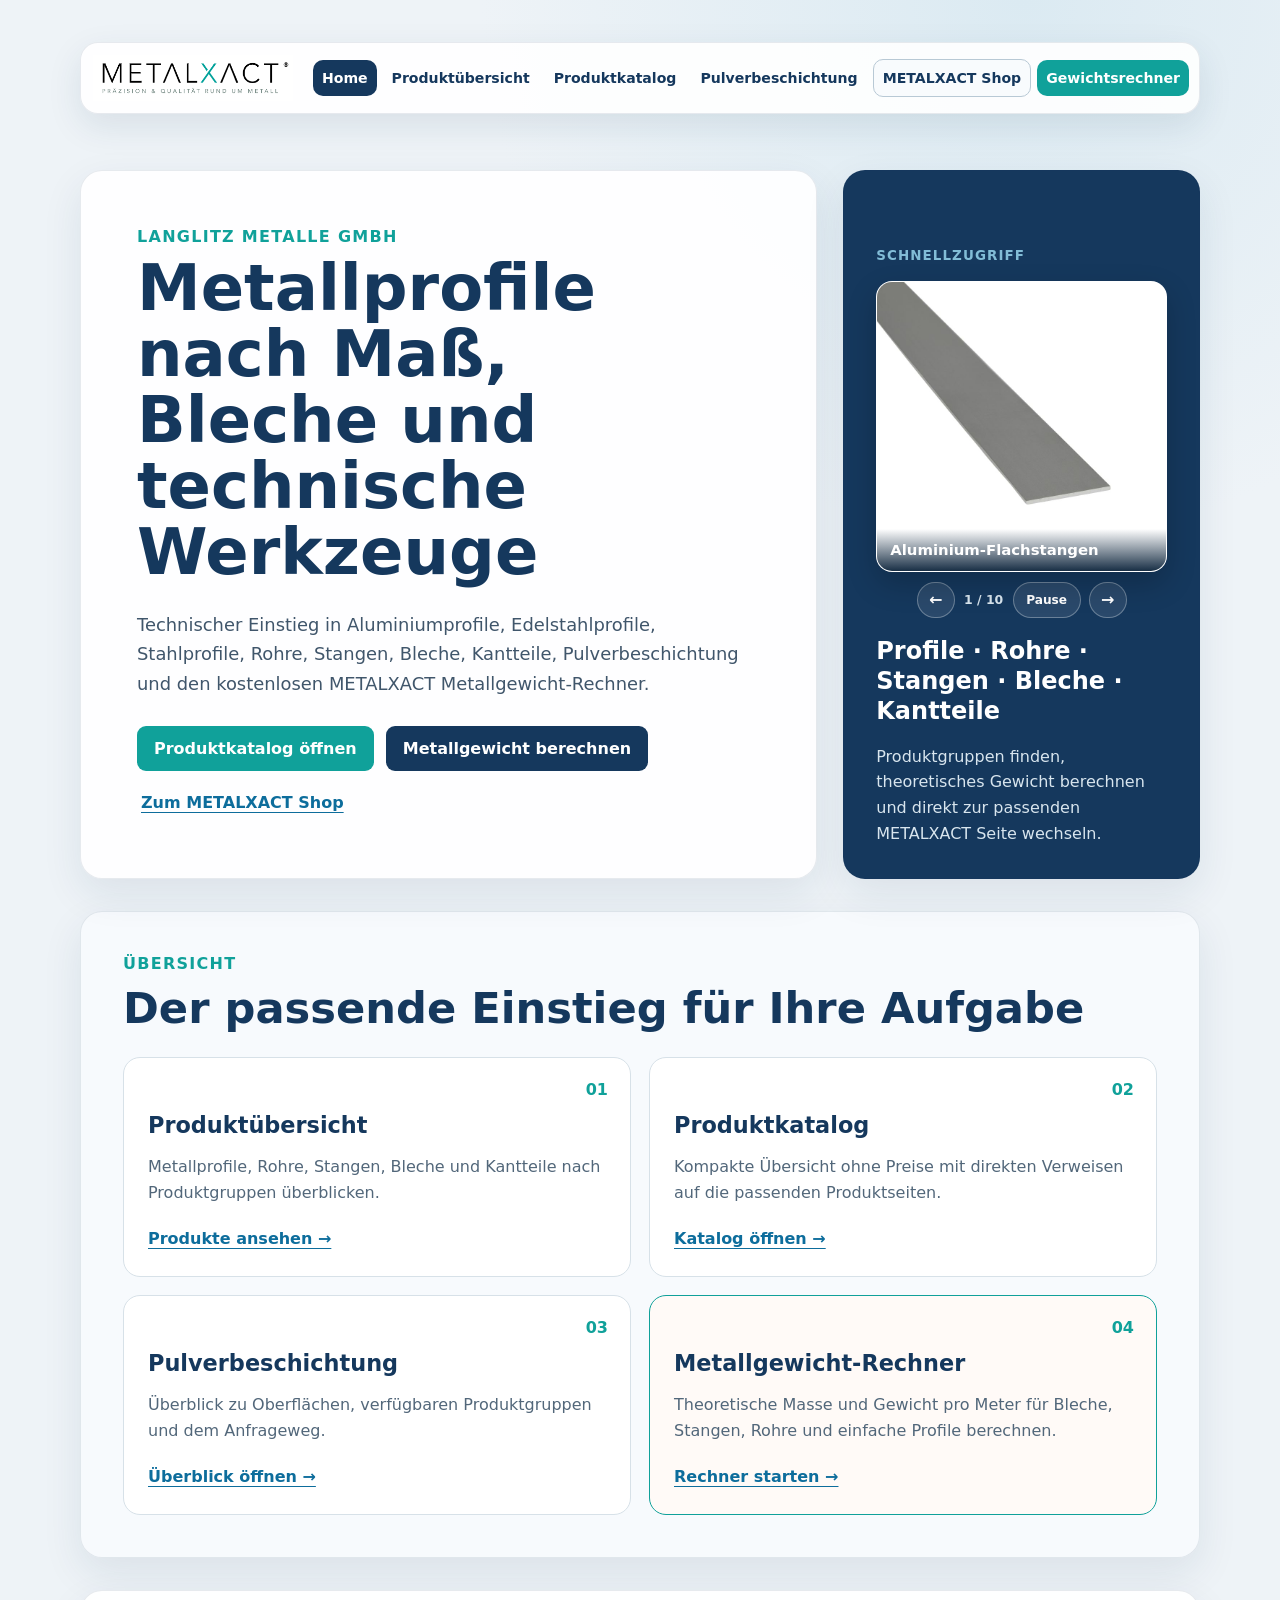
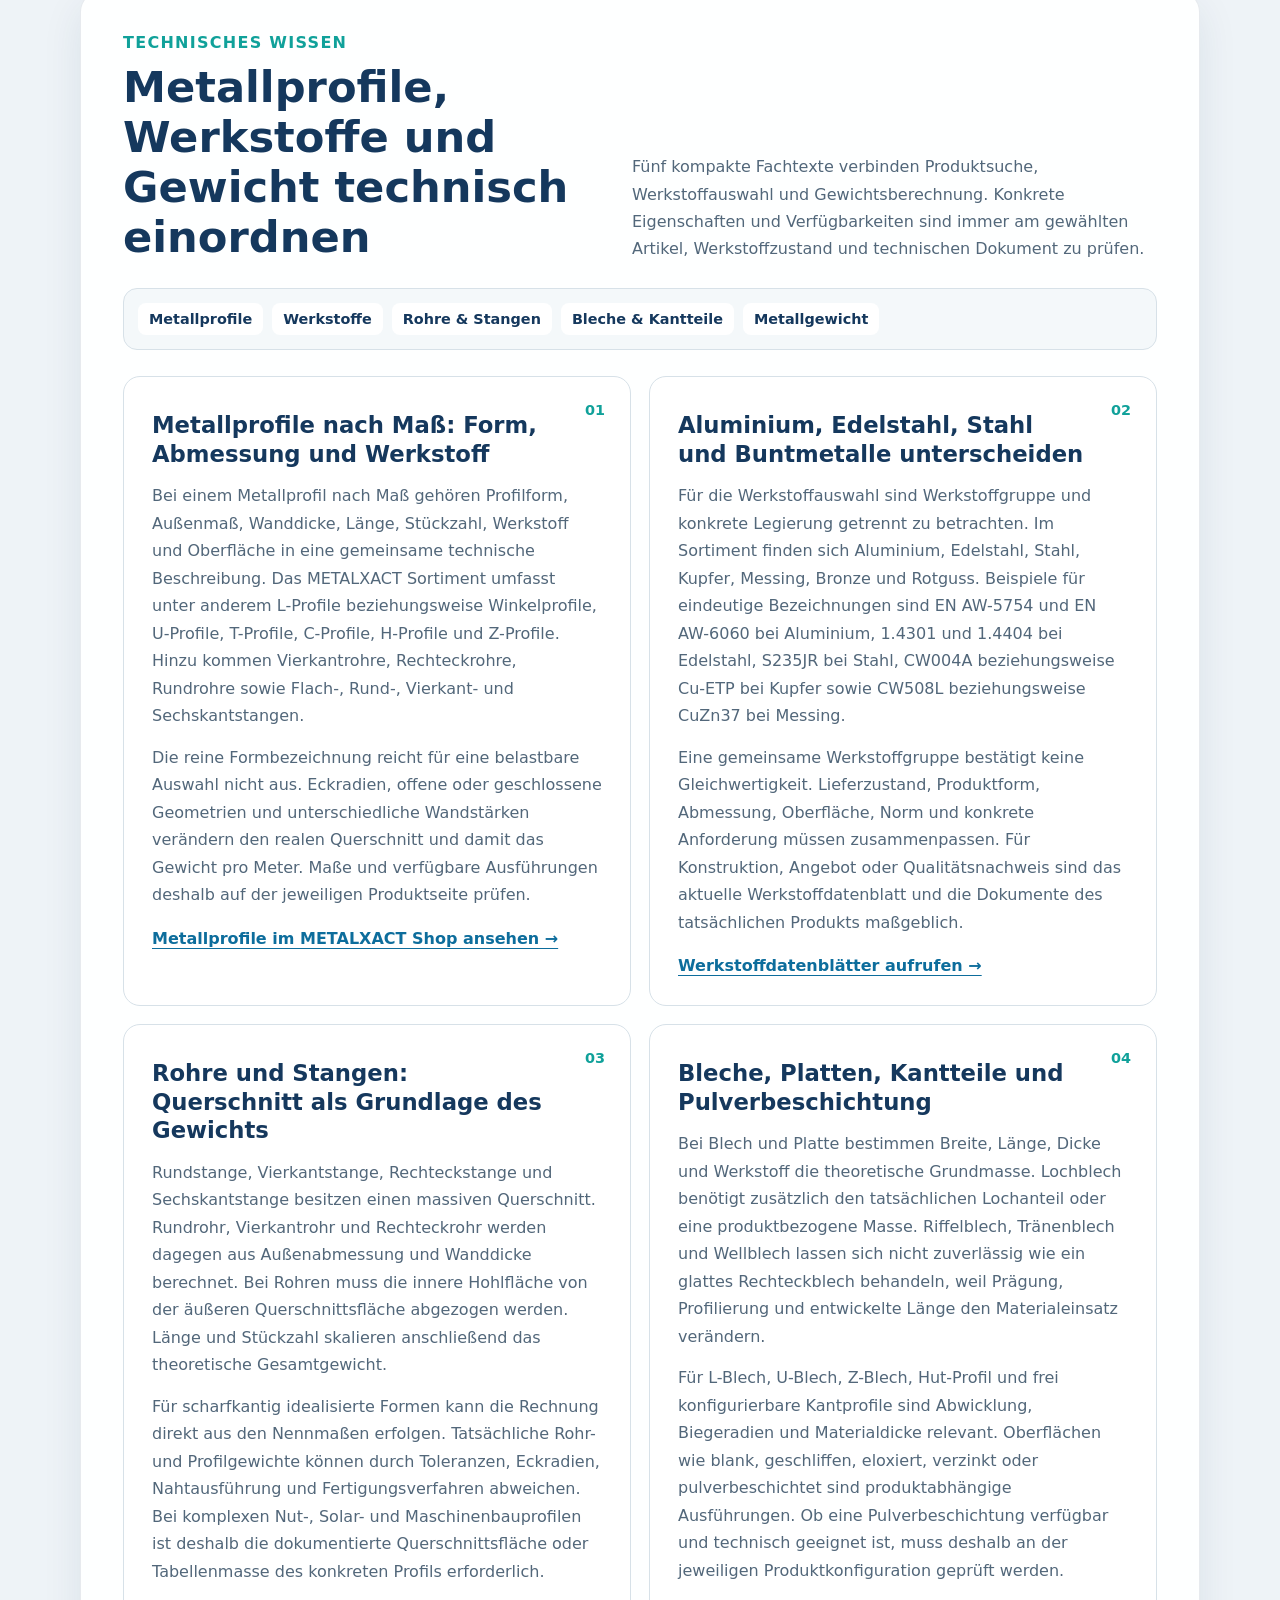
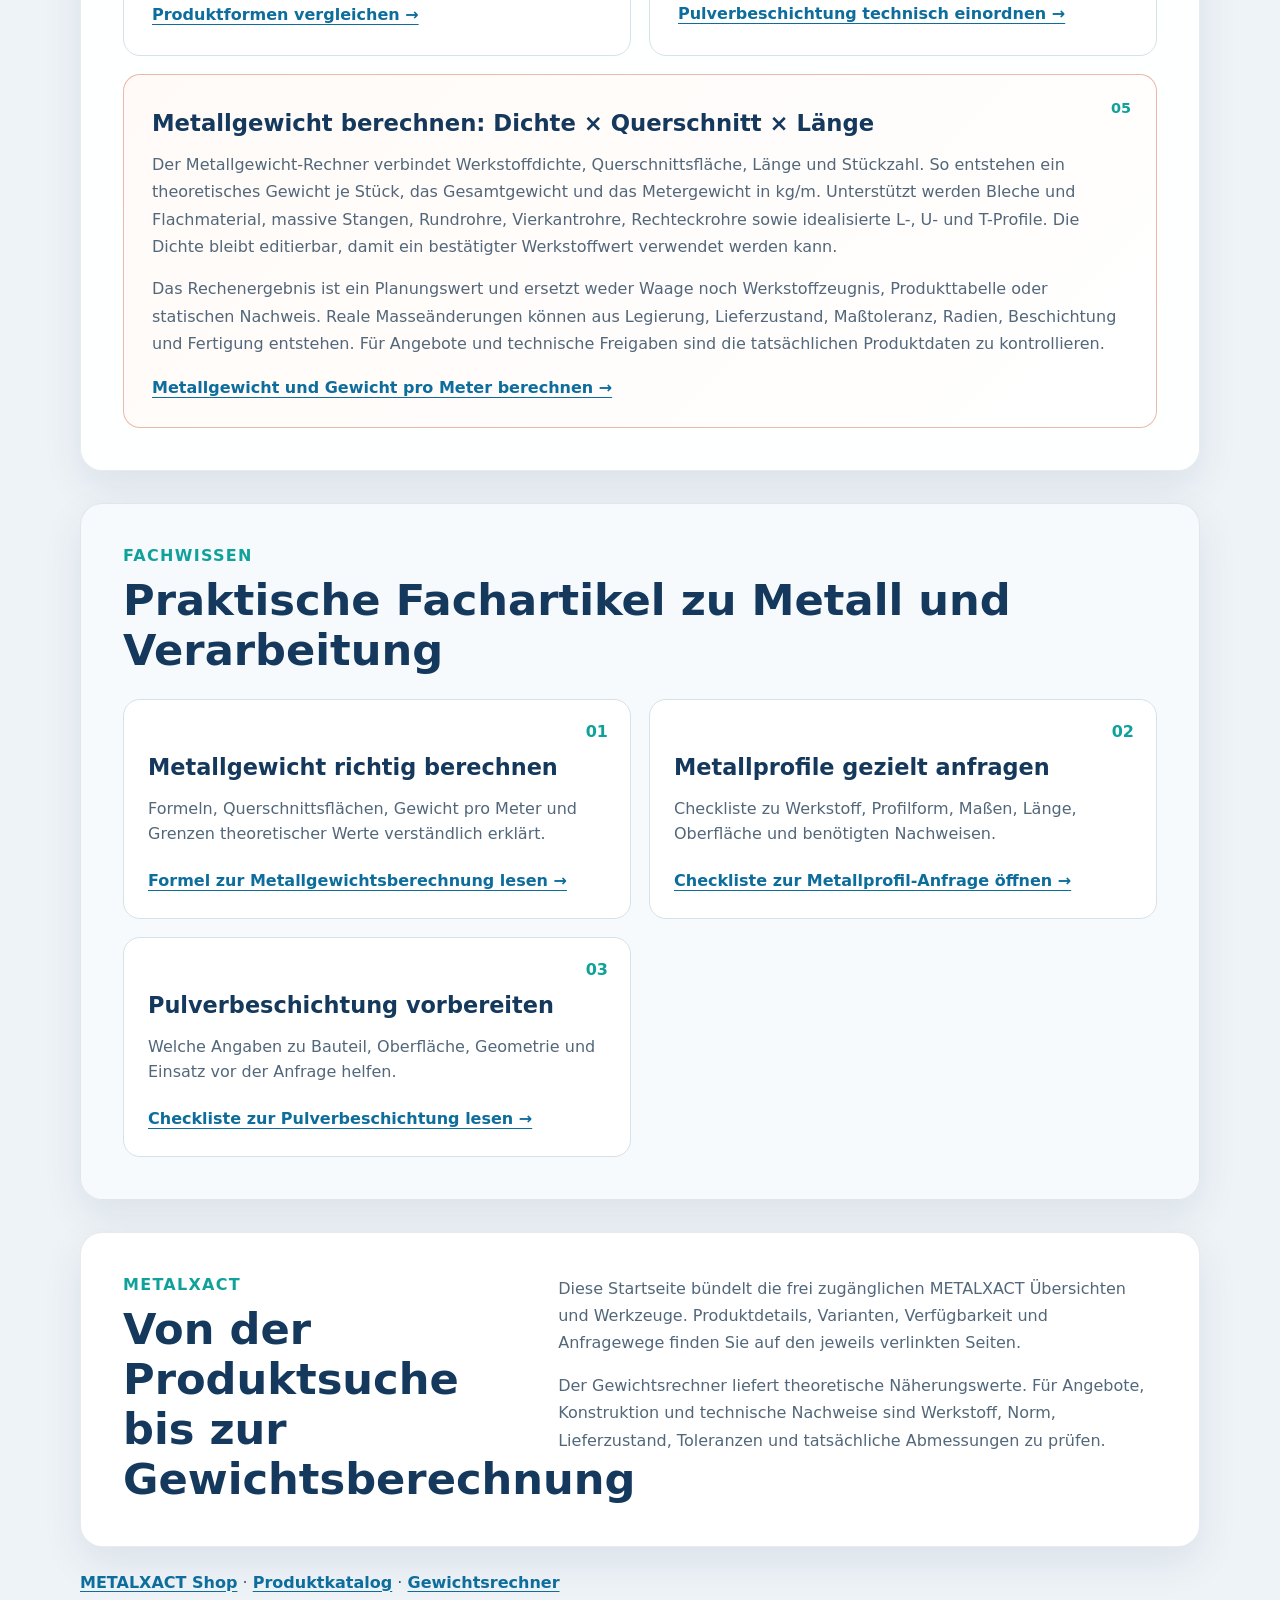
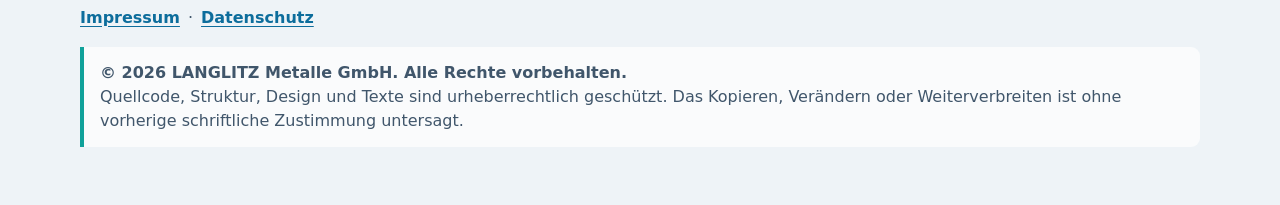
==== commit 9ace01de: "Clarify technical article links on homepage" ====
--- a/index.html
+++ b/index.html
@@ -342,9 +342,9 @@
         <h2 id="guides-title">Praktische Fachartikel zu Metall und Verarbeitung</h2>
       </div>
       <div class="card-grid">
-        <article class="portal-card"><span class="card-number">01</span><h3>Metallgewicht richtig berechnen</h3><p>Formeln, Querschnittsflächen, Gewicht pro Meter und Grenzen theoretischer Werte verständlich erklärt.</p><a href="/fachartikel-metallgewicht-berechnen.html">Artikel lesen →</a></article>
-        <article class="portal-card"><span class="card-number">02</span><h3>Metallprofile gezielt anfragen</h3><p>Checkliste zu Werkstoff, Profilform, Maßen, Länge, Oberfläche und benötigten Nachweisen.</p><a href="/fachartikel-metallprofile-anfrage-checkliste.html">Checkliste öffnen →</a></article>
-        <article class="portal-card"><span class="card-number">03</span><h3>Pulverbeschichtung vorbereiten</h3><p>Welche Angaben zu Bauteil, Oberfläche, Geometrie und Einsatz vor der Anfrage helfen.</p><a href="/fachartikel-pulverbeschichtung-checkliste.html">Artikel lesen →</a></article>
+        <article class="portal-card"><span class="card-number">01</span><h3>Metallgewicht richtig berechnen</h3><p>Formeln, Querschnittsflächen, Gewicht pro Meter und Grenzen theoretischer Werte verständlich erklärt.</p><a href="/fachartikel-metallgewicht-berechnen.html">Formel zur Metallgewichtsberechnung lesen →</a></article>
+        <article class="portal-card"><span class="card-number">02</span><h3>Metallprofile gezielt anfragen</h3><p>Checkliste zu Werkstoff, Profilform, Maßen, Länge, Oberfläche und benötigten Nachweisen.</p><a href="/fachartikel-metallprofile-anfrage-checkliste.html">Checkliste zur Metallprofil-Anfrage öffnen →</a></article>
+        <article class="portal-card"><span class="card-number">03</span><h3>Pulverbeschichtung vorbereiten</h3><p>Welche Angaben zu Bauteil, Oberfläche, Geometrie und Einsatz vor der Anfrage helfen.</p><a href="/fachartikel-pulverbeschichtung-checkliste.html">Checkliste zur Pulverbeschichtung lesen →</a></article>
       </div>
     </section>
 
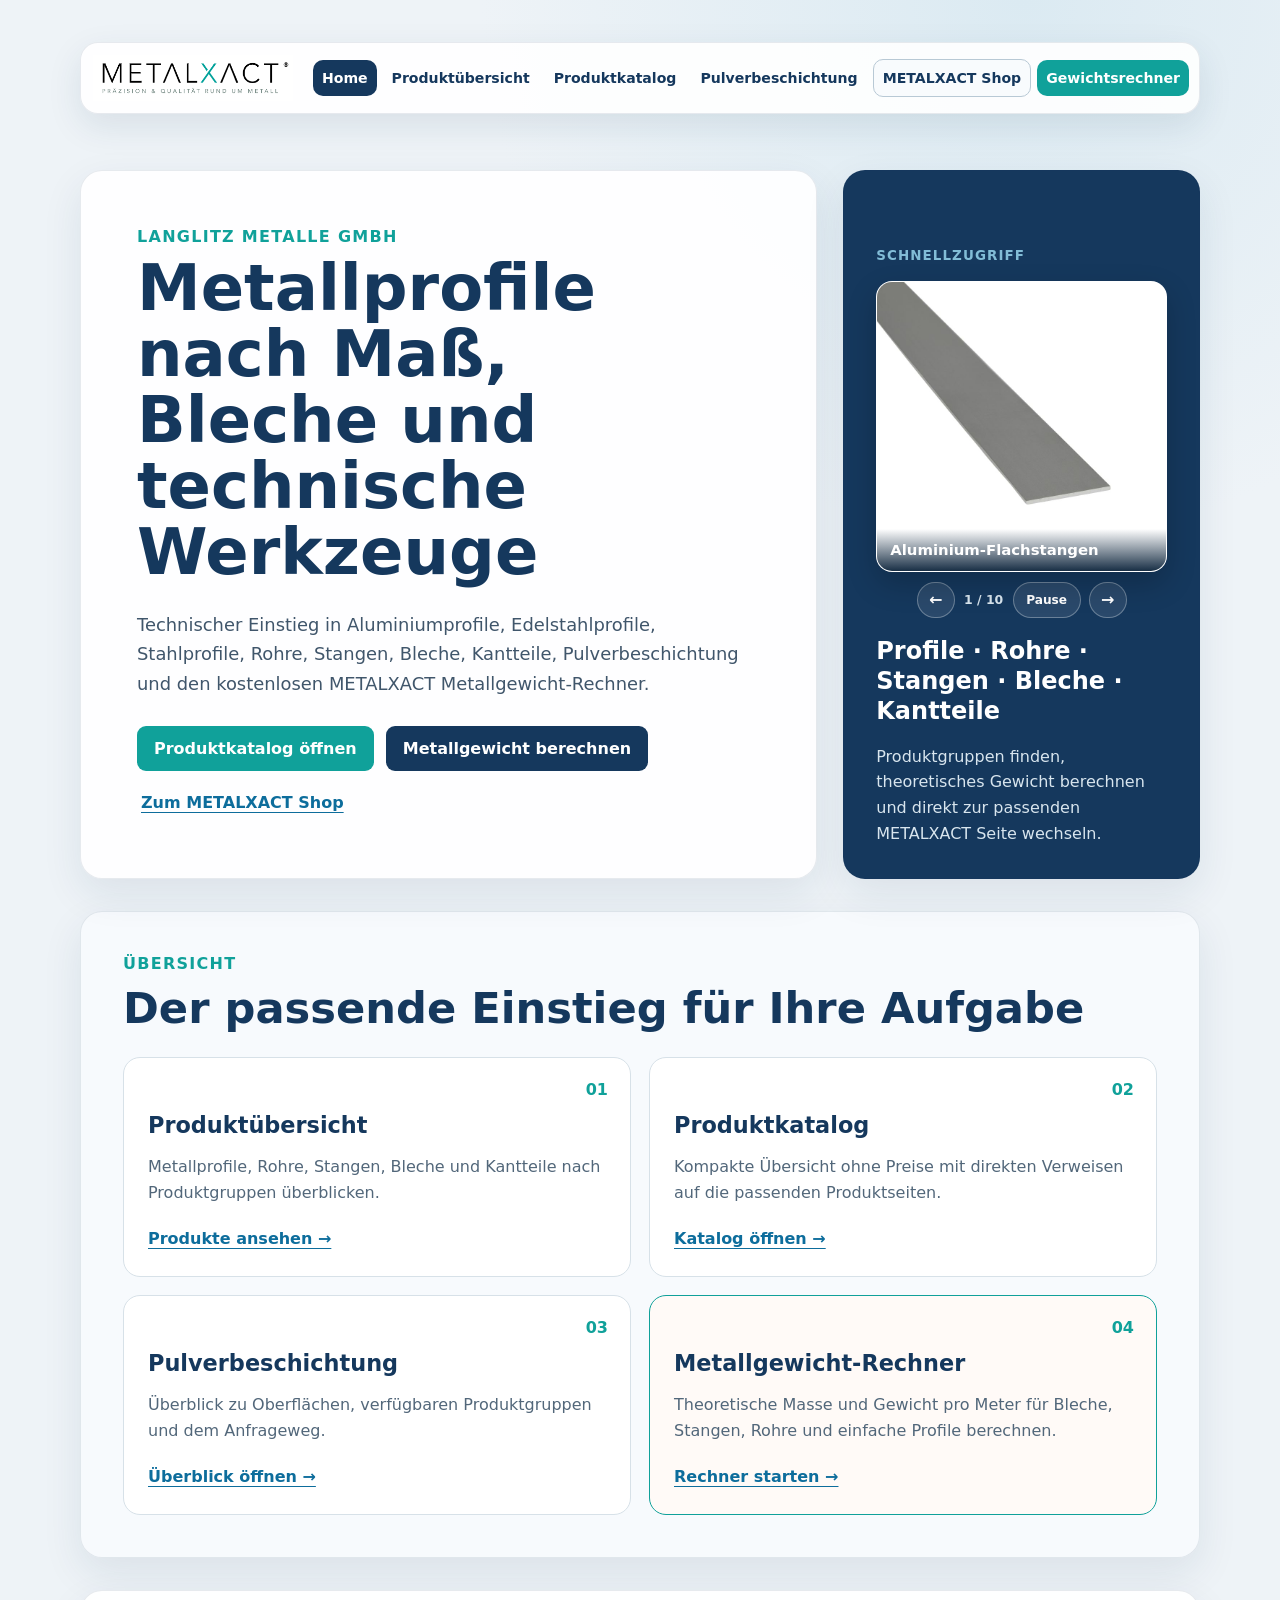
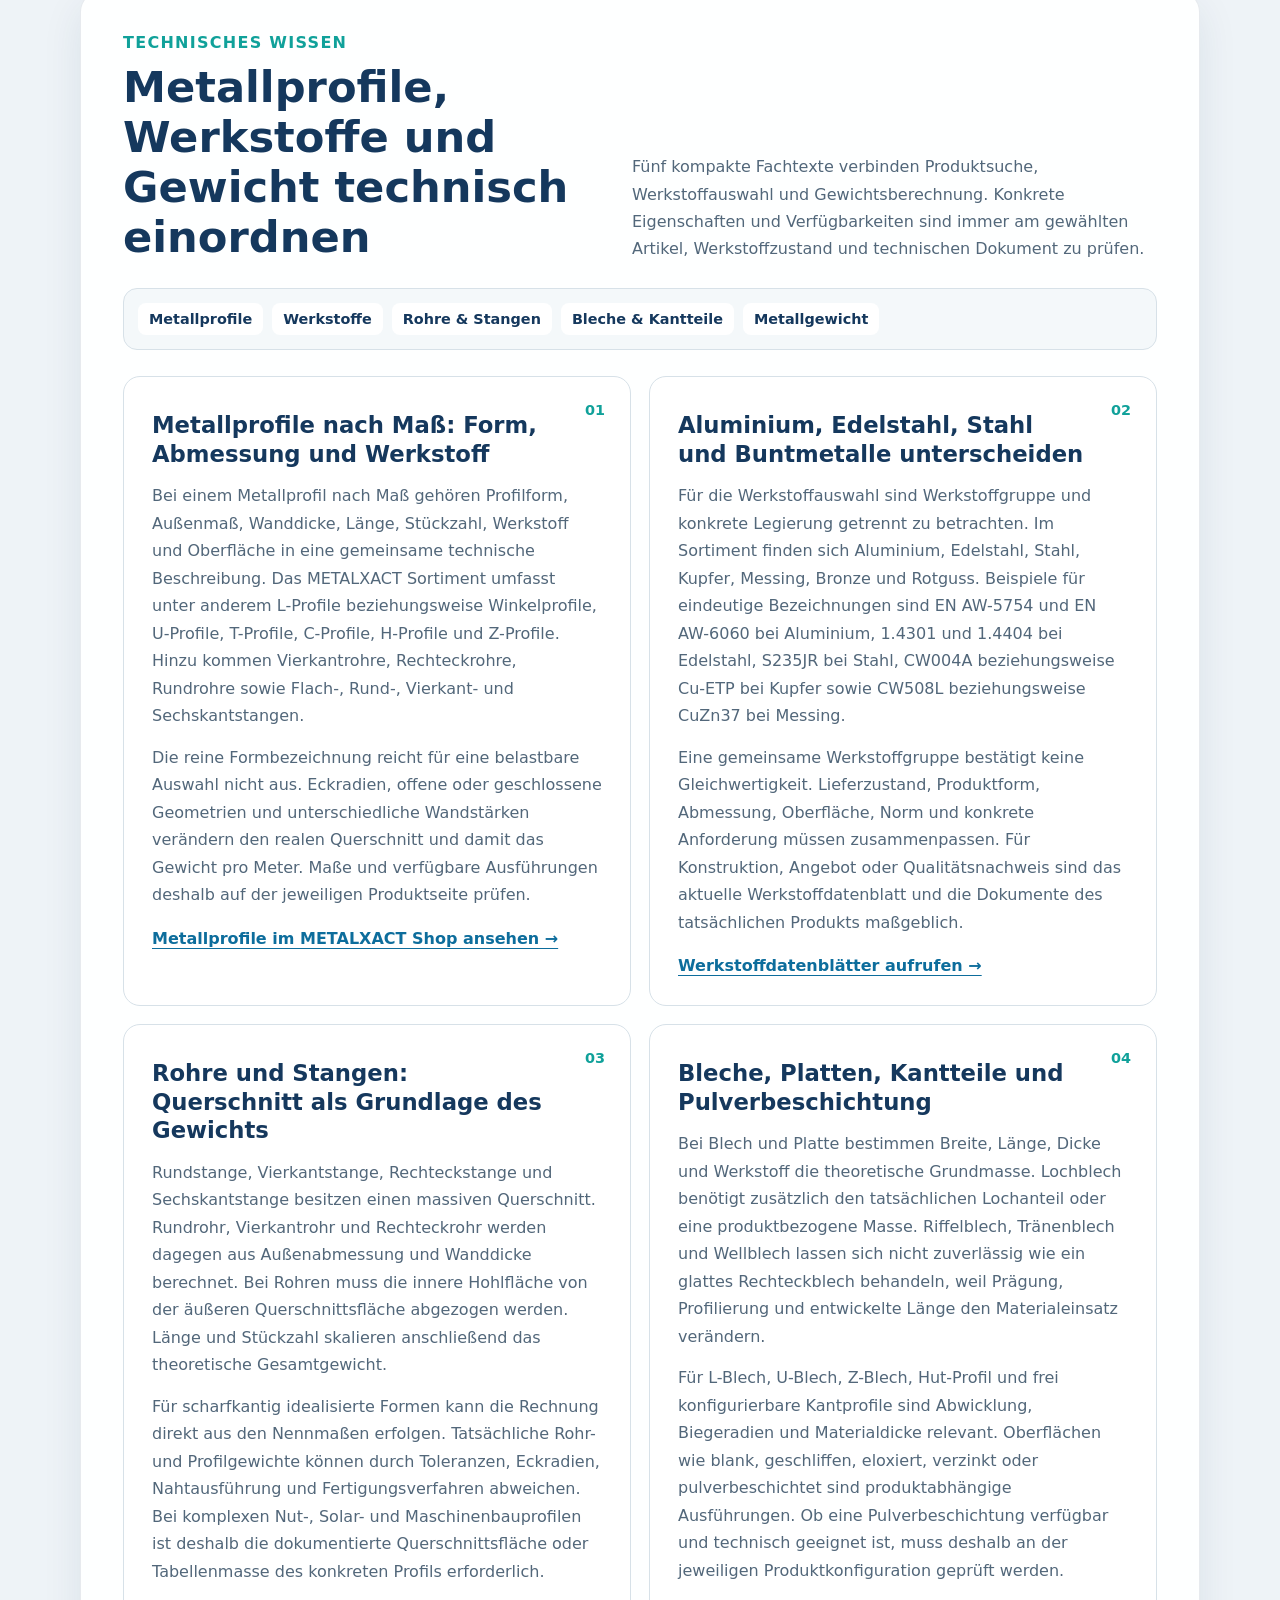
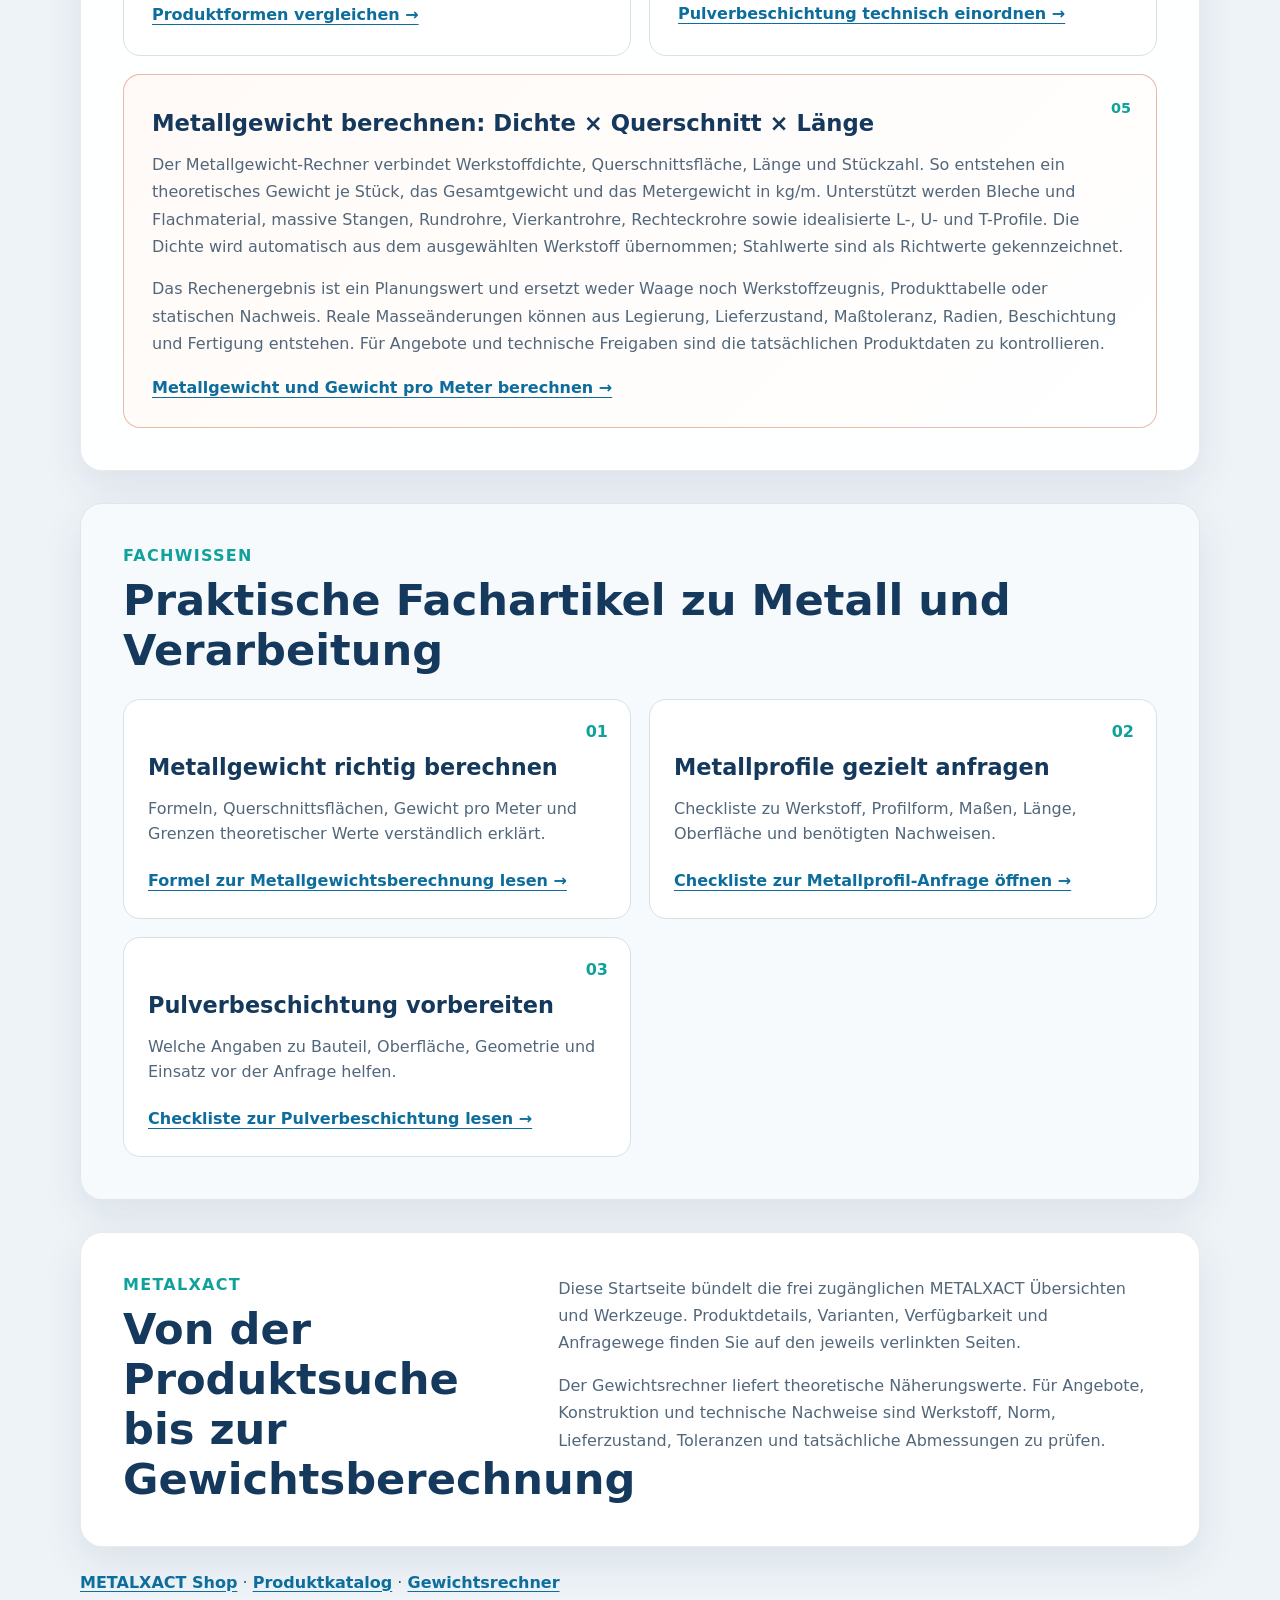
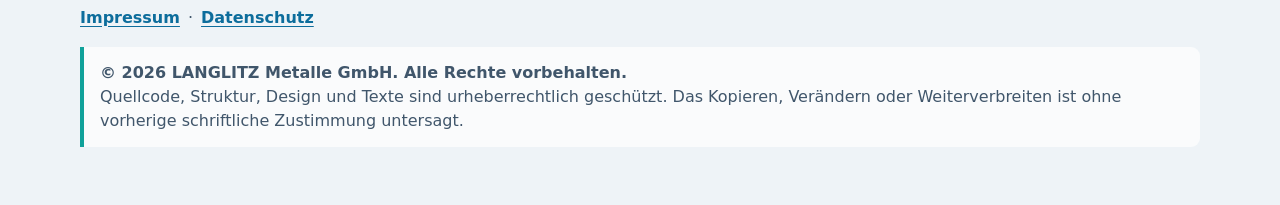
==== commit 9b0e0fb8: "Align calculator description with hidden density field" ====
--- a/index.html
+++ b/index.html
@@ -1,369 +1,377 @@
-<!-- Copyright (c) 2026 LANGLITZ Metalle GmbH. All rights reserved. -->
-<!doctype html>
-<html lang="de" data-rights-owner="LANGLITZ Metalle GmbH">
-<head>
-  <meta charset="utf-8">
-  <meta name="viewport" content="width=device-width, initial-scale=1">
-  <title>Metallprofile nach Maß, Bleche & Gewichtsrechner | METALXACT</title>
-  <meta name="description" content="METALXACT: Metallprofile nach Maß aus Aluminium, Edelstahl, Stahl, Kupfer, Messing, Bronze und Rotguss sowie Bleche, Kantteile und Gewichtsrechner.">
-  <meta name="robots" content="index,follow,max-image-preview:large,max-snippet:-1,max-video-preview:-1">
-  <meta name="author" content="LANGLITZ Metalle GmbH">
-  <meta name="copyright" content="Copyright 2026 LANGLITZ Metalle GmbH. Alle Rechte vorbehalten.">
-  <meta name="rights" content="Alle Inhalte und der Quellcode sind urheberrechtlich geschützt und gehören der LANGLITZ Metalle GmbH.">
-  <meta name="application-name" content="METALXACT">
-  <meta name="theme-color" content="#15385d">
-  <link rel="canonical" href="https://langlitzmetalle.github.io/">
-  <link rel="icon" type="image/png" href="favicon.png">
-  <link rel="stylesheet" href="styles.css?v=20261005-9">
-  <script src="carousel.js?v=20261005-1" defer></script>
-  <meta property="og:type" content="website">
-  <meta property="og:locale" content="de_DE">
-  <meta property="og:site_name" content="METALXACT">
-  <meta property="og:title" content="Metallprofile, Bleche und technische Werkzeuge | METALXACT">
-  <meta property="og:description" content="Fachübersicht zu Profilformen, Werkstoffen, Blechen, Kantteilen, Pulverbeschichtung und theoretischer Gewichtsberechnung.">
-  <meta property="og:url" content="https://langlitzmetalle.github.io/">
-  <meta name="twitter:card" content="summary">
-  <meta name="twitter:title" content="METALXACT Metallprofile & Gewichtsrechner">
-  <meta name="twitter:description" content="Metallprofile nach Maß, Werkstoffgruppen, Bleche, Kantteile und theoretisches Gewicht pro Meter kompakt erklärt.">
-  <script type="application/ld+json">
-  {
-    "@context": "https://schema.org",
-    "@graph": [
-      {
-        "@type": "Organization",
-        "@id": "https://www.metalxact.com/#organization",
-        "name": "METALXACT",
-        "legalName": "LANGLITZ Metalle GmbH",
-        "alternateName": ["Langlitz Metalle", "METALXACT by LANGLITZ Metalle GmbH"],
-        "url": "https://www.metalxact.com/",
-        "logo": {
-          "@type": "ImageObject",
-          "@id": "https://www.metalxact.com/#logo",
-          "url": "https://www.metalxact.com/media/6a/b0/7d/1710239752/METALXACT-Langlitz-Metalle-GmbH-Wettringen.svg",
-          "caption": "METALXACT – LANGLITZ Metalle GmbH"
-        },
-        "address": {
-          "@type": "PostalAddress",
-          "streetAddress": "Siemensweg 6",
-          "postalCode": "48493",
-          "addressLocality": "Wettringen",
-          "addressRegion": "Nordrhein-Westfalen",
-          "addressCountry": "DE"
-        },
-        "telephone": "+49 2557 9296363",
-        "email": "info@metalxact.com",
-        "contactPoint": {
-          "@type": "ContactPoint",
-          "telephone": "+49 2557 9296363",
-          "email": "info@metalxact.com",
-          "contactType": "customer service",
-          "availableLanguage": ["de", "en", "fr", "it", "es"],
-          "url": "https://www.metalxact.com/service/kontakt/"
-        },
-        "sameAs": [
-          "https://www.instagram.com/metalxact/",
-          "https://www.facebook.com/metalxact/",
-          "https://www.youtube.com/@METALXACT"
-        ]
-      },
-      {
-        "@type": "WebSite",
-        "@id": "https://langlitzmetalle.github.io/#website",
-        "url": "https://langlitzmetalle.github.io/",
-        "name": "METALXACT",
-        "alternateName": "METALXACT – LANGLITZ Metalle GmbH",
-        "description": "Technische Übersicht zu Metallprofilen nach Maß, Werkstoffen, Blechen, Kantteilen, Pulverbeschichtung und Metallgewicht.",
-        "inLanguage": "de-DE",
-        "publisher": { "@id": "https://www.metalxact.com/#organization" },
-        "copyrightHolder": { "@id": "https://www.metalxact.com/#organization" },
-        "copyrightYear": 2026
-      },
-      {
-        "@type": "WebPage",
-        "@id": "https://langlitzmetalle.github.io/#webpage",
-        "url": "https://langlitzmetalle.github.io/",
-        "name": "Metallprofile nach Maß, Bleche und Gewichtsrechner | METALXACT",
-        "headline": "Metallprofile nach Maß, Bleche und technische Werkzeuge von METALXACT",
-        "description": "Technische Übersicht zu Metallprofilen, Werkstoffen, Rohren, Stangen, Blechen, Kantteilen, Pulverbeschichtung und theoretischer Gewichtsberechnung.",
-        "isPartOf": { "@id": "https://langlitzmetalle.github.io/#website" },
-        "about": { "@id": "https://www.metalxact.com/#organization" },
-        "mainEntity": { "@id": "https://langlitzmetalle.github.io/#technical-topics" },
-        "keywords": "Metallprofile nach Maß, Aluminiumprofile, Edelstahlprofile, Stahlprofile, Kupferprofile, Messingprofile, Bronzeprofile, Rotgussprofile, Rohre, Stangen, Bleche, Kantteile, Pulverbeschichtung, Metallgewicht, Gewicht pro Meter",
-        "copyrightHolder": { "@id": "https://www.metalxact.com/#organization" },
-        "copyrightYear": 2026,
-        "inLanguage": "de-DE",
-        "dateModified": "2026-10-07"
-      },
-      {
-        "@type": "ItemList",
-        "@id": "https://langlitzmetalle.github.io/#technical-topics",
-        "name": "Technische Themen zu Metallprofilen und Metallgewicht",
-        "numberOfItems": 5,
-        "itemListElement": [
-          {
-            "@type": "ListItem",
-            "position": 1,
-            "item": {
-              "@type": "WebPageElement",
-              "@id": "https://langlitzmetalle.github.io/#metallprofile-nach-mass",
-              "url": "https://langlitzmetalle.github.io/#metallprofile-nach-mass",
-              "name": "Metallprofile nach Maß",
-              "description": "Technische Einordnung von Profilform, Abmessung, Werkstoff und Oberfläche."
-            }
-          },
-          {
-            "@type": "ListItem",
-            "position": 2,
-            "item": {
-              "@type": "WebPageElement",
-              "@id": "https://langlitzmetalle.github.io/#werkstoffe-und-legierungen",
-              "url": "https://langlitzmetalle.github.io/#werkstoffe-und-legierungen",
-              "name": "Werkstoffe und Legierungen",
-              "description": "Orientierung zu Aluminium, Edelstahl, Stahl, Kupfer, Messing, Bronze und Rotguss."
-            }
-          },
-          {
-            "@type": "ListItem",
-            "position": 3,
-            "item": {
-              "@type": "WebPageElement",
-              "@id": "https://langlitzmetalle.github.io/#rohre-und-stangen",
-              "url": "https://langlitzmetalle.github.io/#rohre-und-stangen",
-              "name": "Rohre und Stangen",
-              "description": "Querschnittsformen und Eingabedaten für die theoretische Gewichtsberechnung."
-            }
-          },
-          {
-            "@type": "ListItem",
-            "position": 4,
-            "item": {
-              "@type": "WebPageElement",
-              "@id": "https://langlitzmetalle.github.io/#bleche-kantteile-oberflaechen",
-              "url": "https://langlitzmetalle.github.io/#bleche-kantteile-oberflaechen",
-              "name": "Bleche, Kantteile und Oberflächen",
-              "description": "Auswahlkriterien für Bleche, Platten, Kantprofile und produktabhängige Oberflächen."
-            }
-          },
-          {
-            "@type": "ListItem",
-            "position": 5,
-            "item": {
-              "@type": "WebPageElement",
-              "@id": "https://langlitzmetalle.github.io/#metallgewicht-berechnen",
-              "url": "https://langlitzmetalle.github.io/#metallgewicht-berechnen",
-              "name": "Metallgewicht berechnen",
-              "description": "Zusammenhang zwischen Dichte, Querschnitt, Länge, Stückzahl und theoretischer Masse."
-            }
-          }
-        ]
-      }
-    ]
-  }
-  </script>
-</head>
-<body>
-  <main class="shell">
-    <nav class="topnav" aria-label="Seitennavigation">
-      <a class="topnav-brand" href="./" aria-label="METALXACT Startseite">
-        <img src="metalxact-logo.png" width="397" height="90" alt="METALXACT – Präzision und Qualität rund um Metall">
-      </a>
-      <a class="active" href="./" aria-current="page">Home</a>
-      <a href="/metal-weight-calculator/produkte.html">Produktübersicht</a>
-      <a href="/metal-weight-calculator/produktkatalog.html">Produktkatalog</a>
-      <a href="/metal-weight-calculator/pulverbeschichtung.html">Pulverbeschichtung</a>
-      <a class="nav-shop" href="https://www.metalxact.com/">METALXACT Shop</a>
-      <a class="nav-calculator" href="/metal-weight-calculator/">Gewichtsrechner</a>
-    </nav>
-
-    <header class="hero">
-      <div class="hero-copy">
-        <p class="eyebrow">LANGLITZ Metalle GmbH</p>
-        <h1>Metallprofile nach Maß, Bleche und technische Werkzeuge</h1>
-        <p class="intro">Technischer Einstieg in Aluminiumprofile, Edelstahlprofile, Stahlprofile, Rohre, Stangen, Bleche, Kantteile, Pulverbeschichtung und den kostenlosen METALXACT Metallgewicht-Rechner.</p>
-        <div class="hero-actions">
-          <a class="button-link" href="/metal-weight-calculator/produktkatalog.html">Produktkatalog öffnen</a>
-          <a class="button-link secondary" href="/metal-weight-calculator/">Metallgewicht berechnen</a>
-          <a class="text-link" href="https://www.metalxact.com/">Zum METALXACT Shop</a>
-        </div>
-      </div>
-      <aside class="hero-panel" aria-label="Schnellzugriff">
-        <span class="panel-label">Schnellzugriff</span>
-        <div class="product-carousel" data-carousel aria-label="METALXACT Produktbilder" aria-roledescription="Karussell">
-          <div class="carousel-viewport">
-            <a class="carousel-slide is-active" href="https://www.metalxact.com/metallprofile-nach-mass/aluminium/flachstangen/">
-              <img src="assets/products/aluminium-flachstange-eloxiert.jpg" width="800" height="800" alt="Eloxierte Aluminium-Flachstange" fetchpriority="high">
-              <span>Aluminium-Flachstangen</span>
-            </a>
-            <a class="carousel-slide" href="https://www.metalxact.com/metallprofile-nach-mass/aluminium/u-profile/" hidden>
-              <img src="assets/products/u-profile-pulverbeschichtet.jpg" width="800" height="800" alt="Pulverbeschichtete Aluminium-U-Profile" loading="lazy">
-              <span>U-Profile mit Pulverbeschichtung</span>
-            </a>
-            <a class="carousel-slide" href="https://www.metalxact.com/metallprofile-nach-mass/stahl/vierkantrohre/" hidden>
-              <img src="assets/products/stahl-vierkantrohr.jpg" width="800" height="800" alt="Schwarzes Stahl-Vierkantrohr" loading="lazy">
-              <span>Stahl-Vierkantrohre</span>
-            </a>
-            <a class="carousel-slide" href="https://www.metalxact.com/metallprofile-nach-mass/stahl/rundrohre/" hidden>
-              <img src="assets/products/stahl-rundrohr.jpg" width="800" height="800" alt="Schwarzes Stahl-Rundrohr" loading="lazy">
-              <span>Stahl-Rundrohre</span>
-            </a>
-            <a class="carousel-slide" href="https://www.metalxact.com/bleche-platten-nach-mass/" hidden>
-              <img src="assets/products/metallblech.jpg" width="800" height="800" alt="Metallblech mit glatter Oberfläche" loading="lazy">
-              <span>Bleche und Platten nach Maß</span>
-            </a>
-            <a class="carousel-slide" href="https://www.metalxact.com/metallprofile-nach-mass/kupfer/rundstangen/" hidden>
-              <img src="assets/products/kupfer-rundstange.jpg" width="1733" height="975" alt="Kupfer-Rundstange mit blanker Oberfläche" loading="lazy">
-              <span>Kupfer-Rundstangen</span>
-            </a>
-            <a class="carousel-slide" href="https://www.metalxact.com/metallprofile-nach-mass/messing/rundstangen/" hidden>
-              <img src="assets/products/messing-rundstange.jpg" width="1280" height="800" alt="Messing-Rundstange mit blanker Oberfläche" loading="lazy">
-              <span>Messing-Rundstangen</span>
-            </a>
-            <a class="carousel-slide" href="https://www.metalxact.com/metallprofile-nach-mass/rotguss/rundstangen/" hidden>
-              <img src="assets/products/rotguss-rundstange.jpg" width="1280" height="720" alt="Rotguss-Rundstange mit metallischer Oberfläche" loading="lazy">
-              <span>Rotguss-Rundstangen</span>
-            </a>
-            <a class="carousel-slide" href="https://www.metalxact.com/metallprofile-nach-mass/edelstahl/flachstangen/" hidden>
-              <img src="assets/products/edelstahl-flachstange.jpg" width="1280" height="800" alt="Ungeschliffene Edelstahl-Flachstange" loading="lazy">
-              <span>Edelstahl-Flachstangen</span>
-            </a>
-            <a class="carousel-slide" href="https://www.metalxact.com/metallprofile-nach-mass/kunststoff/rundstangen/" hidden>
-              <img src="assets/products/pom-rundstange-natur.jpg" width="1280" height="800" alt="Naturfarbene POM-Rundstange" loading="lazy">
-              <span>POM-Rundstangen</span>
-            </a>
-          </div>
-          <div class="carousel-controls" aria-label="Karussellsteuerung">
-            <button class="carousel-button carousel-prev" type="button" aria-label="Vorheriges Produktbild">←</button>
-            <span class="carousel-status" aria-hidden="true">1 / 10</span>
-            <button class="carousel-button carousel-toggle" type="button" aria-label="Automatischen Bildwechsel pausieren" aria-pressed="false">Pause</button>
-            <button class="carousel-button carousel-next" type="button" aria-label="Nächstes Produktbild">→</button>
-          </div>
-        </div>
-        <strong>Profile · Rohre · Stangen · Bleche · Kantteile</strong>
-        <p>Produktgruppen finden, theoretisches Gewicht berechnen und direkt zur passenden METALXACT Seite wechseln.</p>
-      </aside>
-    </header>
-
-    <section class="portal" aria-labelledby="portal-title">
-      <div class="section-heading">
-        <p class="eyebrow">Übersicht</p>
-        <h2 id="portal-title">Der passende Einstieg für Ihre Aufgabe</h2>
-      </div>
-      <div class="card-grid">
-        <article class="portal-card">
-          <span class="card-number">01</span>
-          <h3>Produktübersicht</h3>
-          <p>Metallprofile, Rohre, Stangen, Bleche und Kantteile nach Produktgruppen überblicken.</p>
-          <a href="/metal-weight-calculator/produkte.html">Produkte ansehen →</a>
-        </article>
-        <article class="portal-card">
-          <span class="card-number">02</span>
-          <h3>Produktkatalog</h3>
-          <p>Kompakte Übersicht ohne Preise mit direkten Verweisen auf die passenden Produktseiten.</p>
-          <a href="/metal-weight-calculator/produktkatalog.html">Katalog öffnen →</a>
-        </article>
-        <article class="portal-card">
-          <span class="card-number">03</span>
-          <h3>Pulverbeschichtung</h3>
-          <p>Überblick zu Oberflächen, verfügbaren Produktgruppen und dem Anfrageweg.</p>
-          <a href="/metal-weight-calculator/pulverbeschichtung.html">Überblick öffnen →</a>
-        </article>
-        <article class="portal-card featured">
-          <span class="card-number">04</span>
-          <h3>Metallgewicht-Rechner</h3>
-          <p>Theoretische Masse und Gewicht pro Meter für Bleche, Stangen, Rohre und einfache Profile berechnen.</p>
-          <a href="/metal-weight-calculator/">Rechner starten →</a>
-        </article>
-      </div>
-    </section>
-
-    <section class="technical-hub" aria-labelledby="technical-title">
-      <div class="section-heading technical-heading">
-        <div>
-          <p class="eyebrow">Technisches Wissen</p>
-          <h2 id="technical-title">Metallprofile, Werkstoffe und Gewicht technisch einordnen</h2>
-        </div>
-        <p>Fünf kompakte Fachtexte verbinden Produktsuche, Werkstoffauswahl und Gewichtsberechnung. Konkrete Eigenschaften und Verfügbarkeiten sind immer am gewählten Artikel, Werkstoffzustand und technischen Dokument zu prüfen.</p>
-      </div>
-
-      <nav class="topic-index" aria-label="Technische Themen">
-        <a href="#metallprofile-nach-mass">Metallprofile</a>
-        <a href="#werkstoffe-und-legierungen">Werkstoffe</a>
-        <a href="#rohre-und-stangen">Rohre &amp; Stangen</a>
-        <a href="#bleche-kantteile-oberflaechen">Bleche &amp; Kantteile</a>
-        <a href="#metallgewicht-berechnen">Metallgewicht</a>
-      </nav>
-
-      <div class="technical-grid">
-        <article id="metallprofile-nach-mass" class="technical-card">
-          <span class="topic-number">01</span>
-          <h3>Metallprofile nach Maß: Form, Abmessung und Werkstoff</h3>
-          <p>Bei einem Metallprofil nach Maß gehören Profilform, Außenmaß, Wanddicke, Länge, Stückzahl, Werkstoff und Oberfläche in eine gemeinsame technische Beschreibung. Das METALXACT Sortiment umfasst unter anderem L-Profile beziehungsweise Winkelprofile, U-Profile, T-Profile, C-Profile, H-Profile und Z-Profile. Hinzu kommen Vierkantrohre, Rechteckrohre, Rundrohre sowie Flach-, Rund-, Vierkant- und Sechskantstangen.</p>
-          <p>Die reine Formbezeichnung reicht für eine belastbare Auswahl nicht aus. Eckradien, offene oder geschlossene Geometrien und unterschiedliche Wandstärken verändern den realen Querschnitt und damit das Gewicht pro Meter. Maße und verfügbare Ausführungen deshalb auf der jeweiligen Produktseite prüfen.</p>
-          <a class="topic-link" href="https://www.metalxact.com/metallprofile-nach-mass/">Metallprofile im METALXACT Shop ansehen →</a>
-        </article>
-
-        <article id="werkstoffe-und-legierungen" class="technical-card">
-          <span class="topic-number">02</span>
-          <h3>Aluminium, Edelstahl, Stahl und Buntmetalle unterscheiden</h3>
-          <p>Für die Werkstoffauswahl sind Werkstoffgruppe und konkrete Legierung getrennt zu betrachten. Im Sortiment finden sich Aluminium, Edelstahl, Stahl, Kupfer, Messing, Bronze und Rotguss. Beispiele für eindeutige Bezeichnungen sind EN AW-5754 und EN AW-6060 bei Aluminium, 1.4301 und 1.4404 bei Edelstahl, S235JR bei Stahl, CW004A beziehungsweise Cu-ETP bei Kupfer sowie CW508L beziehungsweise CuZn37 bei Messing.</p>
-          <p>Eine gemeinsame Werkstoffgruppe bestätigt keine Gleichwertigkeit. Lieferzustand, Produktform, Abmessung, Oberfläche, Norm und konkrete Anforderung müssen zusammenpassen. Für Konstruktion, Angebot oder Qualitätsnachweis sind das aktuelle Werkstoffdatenblatt und die Dokumente des tatsächlichen Produkts maßgeblich.</p>
-          <a class="topic-link" href="https://www.metalxact.com/werkstoffdatenlaetter">Werkstoffdatenblätter aufrufen →</a>
-        </article>
-
-        <article id="rohre-und-stangen" class="technical-card">
-          <span class="topic-number">03</span>
-          <h3>Rohre und Stangen: Querschnitt als Grundlage des Gewichts</h3>
-          <p>Rundstange, Vierkantstange, Rechteckstange und Sechskantstange besitzen einen massiven Querschnitt. Rundrohr, Vierkantrohr und Rechteckrohr werden dagegen aus Außenabmessung und Wanddicke berechnet. Bei Rohren muss die innere Hohlfläche von der äußeren Querschnittsfläche abgezogen werden. Länge und Stückzahl skalieren anschließend das theoretische Gesamtgewicht.</p>
-          <p>Für scharfkantig idealisierte Formen kann die Rechnung direkt aus den Nennmaßen erfolgen. Tatsächliche Rohr- und Profilgewichte können durch Toleranzen, Eckradien, Nahtausführung und Fertigungsverfahren abweichen. Bei komplexen Nut-, Solar- und Maschinenbauprofilen ist deshalb die dokumentierte Querschnittsfläche oder Tabellenmasse des konkreten Profils erforderlich.</p>
-          <a class="topic-link" href="/metal-weight-calculator/produkte.html">Produktformen vergleichen →</a>
-        </article>
-
-        <article id="bleche-kantteile-oberflaechen" class="technical-card">
-          <span class="topic-number">04</span>
-          <h3>Bleche, Platten, Kantteile und Pulverbeschichtung</h3>
-          <p>Bei Blech und Platte bestimmen Breite, Länge, Dicke und Werkstoff die theoretische Grundmasse. Lochblech benötigt zusätzlich den tatsächlichen Lochanteil oder eine produktbezogene Masse. Riffelblech, Tränenblech und Wellblech lassen sich nicht zuverlässig wie ein glattes Rechteckblech behandeln, weil Prägung, Profilierung und entwickelte Länge den Materialeinsatz verändern.</p>
-          <p>Für L-Blech, U-Blech, Z-Blech, Hut-Profil und frei konfigurierbare Kantprofile sind Abwicklung, Biegeradien und Materialdicke relevant. Oberflächen wie blank, geschliffen, eloxiert, verzinkt oder pulverbeschichtet sind produktabhängige Ausführungen. Ob eine Pulverbeschichtung verfügbar und technisch geeignet ist, muss deshalb an der jeweiligen Produktkonfiguration geprüft werden.</p>
-          <a class="topic-link" href="/metal-weight-calculator/pulverbeschichtung.html">Pulverbeschichtung technisch einordnen →</a>
-        </article>
-
-        <article id="metallgewicht-berechnen" class="technical-card technical-card-wide">
-          <span class="topic-number">05</span>
-          <h3>Metallgewicht berechnen: Dichte × Querschnitt × Länge</h3>
-          <p>Der Metallgewicht-Rechner verbindet Werkstoffdichte, Querschnittsfläche, Länge und Stückzahl. So entstehen ein theoretisches Gewicht je Stück, das Gesamtgewicht und das Metergewicht in kg/m. Unterstützt werden Bleche und Flachmaterial, massive Stangen, Rundrohre, Vierkantrohre, Rechteckrohre sowie idealisierte L-, U- und T-Profile. Die Dichte bleibt editierbar, damit ein bestätigter Werkstoffwert verwendet werden kann.</p>
-          <p>Das Rechenergebnis ist ein Planungswert und ersetzt weder Waage noch Werkstoffzeugnis, Produkttabelle oder statischen Nachweis. Reale Masseänderungen können aus Legierung, Lieferzustand, Maßtoleranz, Radien, Beschichtung und Fertigung entstehen. Für Angebote und technische Freigaben sind die tatsächlichen Produktdaten zu kontrollieren.</p>
-          <a class="topic-link" href="/metal-weight-calculator/">Metallgewicht und Gewicht pro Meter berechnen →</a>
-        </article>
-      </div>
-    </section>
-
-    <section class="portal" aria-labelledby="guides-title">
-      <div class="section-heading">
-        <p class="eyebrow">Fachwissen</p>
-        <h2 id="guides-title">Praktische Fachartikel zu Metall und Verarbeitung</h2>
-      </div>
-      <div class="card-grid">
-        <article class="portal-card"><span class="card-number">01</span><h3>Metallgewicht richtig berechnen</h3><p>Formeln, Querschnittsflächen, Gewicht pro Meter und Grenzen theoretischer Werte verständlich erklärt.</p><a href="/fachartikel-metallgewicht-berechnen.html">Formel zur Metallgewichtsberechnung lesen →</a></article>
-        <article class="portal-card"><span class="card-number">02</span><h3>Metallprofile gezielt anfragen</h3><p>Checkliste zu Werkstoff, Profilform, Maßen, Länge, Oberfläche und benötigten Nachweisen.</p><a href="/fachartikel-metallprofile-anfrage-checkliste.html">Checkliste zur Metallprofil-Anfrage öffnen →</a></article>
-        <article class="portal-card"><span class="card-number">03</span><h3>Pulverbeschichtung vorbereiten</h3><p>Welche Angaben zu Bauteil, Oberfläche, Geometrie und Einsatz vor der Anfrage helfen.</p><a href="/fachartikel-pulverbeschichtung-checkliste.html">Checkliste zur Pulverbeschichtung lesen →</a></article>
-      </div>
-    </section>
-
-    <section class="info-section" aria-labelledby="info-title">
-      <div>
-        <p class="eyebrow">METALXACT</p>
-        <h2 id="info-title">Von der Produktsuche bis zur Gewichtsberechnung</h2>
-      </div>
-      <div class="info-copy">
-        <p>Diese Startseite bündelt die frei zugänglichen METALXACT Übersichten und Werkzeuge. Produktdetails, Varianten, Verfügbarkeit und Anfragewege finden Sie auf den jeweils verlinkten Seiten.</p>
-        <p>Der Gewichtsrechner liefert theoretische Näherungswerte. Für Angebote, Konstruktion und technische Nachweise sind Werkstoff, Norm, Lieferzustand, Toleranzen und tatsächliche Abmessungen zu prüfen.</p>
-      </div>
-    </section>
-
-    <footer>
-      <p><a href="https://www.metalxact.com/">METALXACT Shop</a> · <a href="/metal-weight-calculator/produktkatalog.html">Produktkatalog</a> · <a href="/metal-weight-calculator/">Gewichtsrechner</a></p>
-      <p class="legal-links"><a href="https://www.metalxact.com/informationen/impressum/">Impressum</a> · <a href="https://www.metalxact.com/informationen/datenschutz/">Datenschutz</a></p>
-      <p class="copyright-notice" data-rights-owner="LANGLITZ Metalle GmbH"><strong>© 2026 LANGLITZ Metalle GmbH. Alle Rechte vorbehalten.</strong><br>Quellcode, Struktur, Design und Texte sind urheberrechtlich geschützt. Das Kopieren, Verändern oder Weiterverbreiten ist ohne vorherige schriftliche Zustimmung untersagt.</p>
-    </footer>
-  </main>
-</body>
-</html>
+<!-- Copyright (c) 2026 LANGLITZ Metalle GmbH. All rights reserved. -->
+<!doctype html>
+<html lang="de" data-rights-owner="LANGLITZ Metalle GmbH">
+<head>
+  <meta charset="utf-8">
+  <meta name="viewport" content="width=device-width, initial-scale=1">
+  <title>Metallprofile nach Maß, Bleche & Gewichtsrechner | METALXACT</title>
+  <meta name="description" content="METALXACT: Metallprofile nach Maß aus Aluminium, Edelstahl, Stahl, Kupfer, Messing, Bronze und Rotguss sowie Bleche, Kantteile und Gewichtsrechner.">
+  <meta name="robots" content="index,follow,max-image-preview:large,max-snippet:-1,max-video-preview:-1">
+  <meta name="author" content="LANGLITZ Metalle GmbH">
+  <meta name="copyright" content="Copyright 2026 LANGLITZ Metalle GmbH. Alle Rechte vorbehalten.">
+  <meta name="rights" content="Alle Inhalte und der Quellcode sind urheberrechtlich geschützt und gehören der LANGLITZ Metalle GmbH.">
+  <meta name="application-name" content="METALXACT">
+  <meta name="theme-color" content="#15385d">
+  <link rel="canonical" href="https://langlitzmetalle.github.io/">
+  <link rel="describedby" href="/llms.txt">
+  <link rel="icon" type="image/png" href="favicon.png">
+  <link rel="stylesheet" href="styles.css?v=20261005-9">
+  <script src="carousel.js?v=20261005-1" defer></script>
+  <meta property="og:type" content="website">
+  <meta property="og:locale" content="de_DE">
+  <meta property="og:site_name" content="METALXACT">
+  <meta property="og:title" content="Metallprofile, Bleche und technische Werkzeuge | METALXACT">
+    <meta property="og:description" content="Fachübersicht zu Profilformen, Werkstoffen, Blechen, Kantteilen, Pulverbeschichtung und theoretischer Gewichtsberechnung.">
+
+  <meta property="og:url" content="https://langlitzmetalle.github.io/">
+    <meta property="og:image" content="https://langlitzmetalle.github.io/assets/products/metallxact-social-preview.jpg">
+  <meta property="og:image:type" content="image/jpeg">
+  <meta property="og:image:alt" content="Metallprofile, Rundrohre und Stangen im METALXACT Sortiment">
+  <meta name="twitter:image" content="https://langlitzmetalle.github.io/assets/products/metallxact-social-preview.jpg">
+  <meta name="twitter:image:alt" content="Metallprofile, Rundrohre und Stangen im METALXACT Sortiment">
+  <meta name="twitter:card" content="summary">
+  <meta name="twitter:title" content="METALXACT Metallprofile & Gewichtsrechner">
+  <meta name="twitter:description" content="Metallprofile nach Maß, Werkstoffgruppen, Bleche, Kantteile und theoretisches Gewicht pro Meter kompakt erklärt.">
+  <script type="application/ld+json">
+  {
+    "@context": "https://schema.org",
+    "@graph": [
+      {
+        "@type": "Organization",
+        "@id": "https://www.metalxact.com/#organization",
+        "name": "METALXACT",
+        "legalName": "LANGLITZ Metalle GmbH",
+        "alternateName": ["Langlitz Metalle", "METALXACT by LANGLITZ Metalle GmbH"],
+        "url": "https://www.metalxact.com/",
+        "logo": {
+          "@type": "ImageObject",
+          "@id": "https://www.metalxact.com/#logo",
+          "url": "https://www.metalxact.com/media/6a/b0/7d/1710239752/METALXACT-Langlitz-Metalle-GmbH-Wettringen.svg",
+          "caption": "METALXACT – LANGLITZ Metalle GmbH"
+        },
+        "address": {
+          "@type": "PostalAddress",
+          "streetAddress": "Siemensweg 6",
+          "postalCode": "48493",
+          "addressLocality": "Wettringen",
+          "addressRegion": "Nordrhein-Westfalen",
+          "addressCountry": "DE"
+        },
+        "telephone": "+49 2557 9296363",
+        "email": "info@metalxact.com",
+        "contactPoint": {
+          "@type": "ContactPoint",
+          "telephone": "+49 2557 9296363",
+          "email": "info@metalxact.com",
+          "contactType": "customer service",
+          "availableLanguage": ["de", "en", "fr", "it", "es"],
+          "url": "https://www.metalxact.com/service/kontakt/"
+        },
+        "sameAs": [
+          "https://www.instagram.com/metalxact/",
+          "https://www.facebook.com/metalxact/",
+          "https://www.youtube.com/@METALXACT"
+        ]
+      },
+      {
+        "@type": "WebSite",
+        "@id": "https://langlitzmetalle.github.io/#website",
+        "url": "https://langlitzmetalle.github.io/",
+        "name": "METALXACT",
+        "alternateName": "METALXACT – LANGLITZ Metalle GmbH",
+        "description": "Technische Übersicht zu Metallprofilen nach Maß, Werkstoffen, Blechen, Kantteilen, Pulverbeschichtung und Metallgewicht.",
+        "inLanguage": "de-DE",
+        "publisher": { "@id": "https://www.metalxact.com/#organization" },
+        "copyrightHolder": { "@id": "https://www.metalxact.com/#organization" },
+        "copyrightYear": 2026
+      },
+      {
+        "@type": "WebPage",
+        "@id": "https://langlitzmetalle.github.io/#webpage",
+        "url": "https://langlitzmetalle.github.io/",
+        "name": "Metallprofile nach Maß, Bleche und Gewichtsrechner | METALXACT",
+        "headline": "Metallprofile nach Maß, Bleche und technische Werkzeuge von METALXACT",
+        "description": "Technische Übersicht zu Metallprofilen, Werkstoffen, Rohren, Stangen, Blechen, Kantteilen, Pulverbeschichtung und theoretischer Gewichtsberechnung.",
+        "isPartOf": { "@id": "https://langlitzmetalle.github.io/#website" },
+        "about": { "@id": "https://www.metalxact.com/#organization" },
+        "mainEntity": { "@id": "https://langlitzmetalle.github.io/#technical-topics" },
+        "keywords": "Metallprofile nach Maß, Aluminiumprofile, Edelstahlprofile, Stahlprofile, Kupferprofile, Messingprofile, Bronzeprofile, Rotgussprofile, Rohre, Stangen, Bleche, Kantteile, Pulverbeschichtung, Metallgewicht, Gewicht pro Meter",
+        "copyrightHolder": { "@id": "https://www.metalxact.com/#organization" },
+        "copyrightYear": 2026,
+        "inLanguage": "de-DE",
+        "dateModified": "2026-10-07"
+      },
+      {
+        "@type": "ItemList",
+        "@id": "https://langlitzmetalle.github.io/#technical-topics",
+        "name": "Technische Themen zu Metallprofilen und Metallgewicht",
+        "numberOfItems": 5,
+        "itemListElement": [
+          {
+            "@type": "ListItem",
+            "position": 1,
+            "item": {
+              "@type": "WebPageElement",
+              "@id": "https://langlitzmetalle.github.io/#metallprofile-nach-mass",
+              "url": "https://langlitzmetalle.github.io/#metallprofile-nach-mass",
+              "name": "Metallprofile nach Maß",
+              "description": "Technische Einordnung von Profilform, Abmessung, Werkstoff und Oberfläche."
+            }
+          },
+          {
+            "@type": "ListItem",
+            "position": 2,
+            "item": {
+              "@type": "WebPageElement",
+              "@id": "https://langlitzmetalle.github.io/#werkstoffe-und-legierungen",
+              "url": "https://langlitzmetalle.github.io/#werkstoffe-und-legierungen",
+              "name": "Werkstoffe und Legierungen",
+              "description": "Orientierung zu Aluminium, Edelstahl, Stahl, Kupfer, Messing, Bronze und Rotguss."
+            }
+          },
+          {
+            "@type": "ListItem",
+            "position": 3,
+            "item": {
+              "@type": "WebPageElement",
+              "@id": "https://langlitzmetalle.github.io/#rohre-und-stangen",
+              "url": "https://langlitzmetalle.github.io/#rohre-und-stangen",
+              "name": "Rohre und Stangen",
+              "description": "Querschnittsformen und Eingabedaten für die theoretische Gewichtsberechnung."
+            }
+          },
+          {
+            "@type": "ListItem",
+            "position": 4,
+            "item": {
+              "@type": "WebPageElement",
+              "@id": "https://langlitzmetalle.github.io/#bleche-kantteile-oberflaechen",
+              "url": "https://langlitzmetalle.github.io/#bleche-kantteile-oberflaechen",
+              "name": "Bleche, Kantteile und Oberflächen",
+              "description": "Auswahlkriterien für Bleche, Platten, Kantprofile und produktabhängige Oberflächen."
+            }
+          },
+          {
+            "@type": "ListItem",
+            "position": 5,
+            "item": {
+              "@type": "WebPageElement",
+              "@id": "https://langlitzmetalle.github.io/#metallgewicht-berechnen",
+              "url": "https://langlitzmetalle.github.io/#metallgewicht-berechnen",
+              "name": "Metallgewicht berechnen",
+              "description": "Zusammenhang zwischen Dichte, Querschnitt, Länge, Stückzahl und theoretischer Masse."
+            }
+          }
+        ]
+      }
+    ]
+  }
+  </script>
+</head>
+<body>
+  <main class="shell">
+    <nav class="topnav" aria-label="Seitennavigation">
+      <a class="topnav-brand" href="./" aria-label="METALXACT Startseite">
+        <img src="metalxact-logo.png" width="397" height="90" alt="METALXACT – Präzision und Qualität rund um Metall">
+      </a>
+      <a class="active" href="./" aria-current="page">Home</a>
+      <a href="/metal-weight-calculator/produkte.html">Produktübersicht</a>
+      <a href="/metal-weight-calculator/produktkatalog.html">Produktkatalog</a>
+      <a href="/metal-weight-calculator/pulverbeschichtung.html">Pulverbeschichtung</a>
+      <a class="nav-shop" href="https://www.metalxact.com/">METALXACT Shop</a>
+      <a class="nav-calculator" href="/metal-weight-calculator/">Gewichtsrechner</a>
+    </nav>
+
+    <header class="hero">
+      <div class="hero-copy">
+        <p class="eyebrow">LANGLITZ Metalle GmbH</p>
+        <h1>Metallprofile nach Maß, Bleche und technische Werkzeuge</h1>
+        <p class="intro">Technischer Einstieg in Aluminiumprofile, Edelstahlprofile, Stahlprofile, Rohre, Stangen, Bleche, Kantteile, Pulverbeschichtung und den kostenlosen METALXACT Metallgewicht-Rechner.</p>
+        <div class="hero-actions">
+          <a class="button-link" href="/metal-weight-calculator/produktkatalog.html">Produktkatalog öffnen</a>
+          <a class="button-link secondary" href="/metal-weight-calculator/">Metallgewicht berechnen</a>
+          <a class="text-link" href="https://www.metalxact.com/">Zum METALXACT Shop</a>
+        </div>
+      </div>
+      <aside class="hero-panel" aria-label="Schnellzugriff">
+        <span class="panel-label">Schnellzugriff</span>
+        <div class="product-carousel" data-carousel aria-label="METALXACT Produktbilder" aria-roledescription="Karussell">
+          <div class="carousel-viewport">
+            <a class="carousel-slide is-active" href="https://www.metalxact.com/metallprofile-nach-mass/aluminium/flachstangen/">
+              <img src="assets/products/aluminium-flachstange-eloxiert.jpg" width="800" height="800" alt="Eloxierte Aluminium-Flachstange" fetchpriority="high">
+              <span>Aluminium-Flachstangen</span>
+            </a>
+            <a class="carousel-slide" href="https://www.metalxact.com/metallprofile-nach-mass/aluminium/u-profile/" hidden>
+              <img src="assets/products/u-profile-pulverbeschichtet.jpg" width="800" height="800" alt="Pulverbeschichtete Aluminium-U-Profile" loading="lazy">
+              <span>U-Profile mit Pulverbeschichtung</span>
+            </a>
+            <a class="carousel-slide" href="https://www.metalxact.com/metallprofile-nach-mass/stahl/vierkantrohre/" hidden>
+              <img src="assets/products/stahl-vierkantrohr.jpg" width="800" height="800" alt="Schwarzes Stahl-Vierkantrohr" loading="lazy">
+              <span>Stahl-Vierkantrohre</span>
+            </a>
+            <a class="carousel-slide" href="https://www.metalxact.com/metallprofile-nach-mass/stahl/rundrohre/" hidden>
+              <img src="assets/products/stahl-rundrohr.jpg" width="800" height="800" alt="Schwarzes Stahl-Rundrohr" loading="lazy">
+              <span>Stahl-Rundrohre</span>
+            </a>
+            <a class="carousel-slide" href="https://www.metalxact.com/bleche-platten-nach-mass/" hidden>
+              <img src="assets/products/metallblech.jpg" width="800" height="800" alt="Metallblech mit glatter Oberfläche" loading="lazy">
+              <span>Bleche und Platten nach Maß</span>
+            </a>
+            <a class="carousel-slide" href="https://www.metalxact.com/metallprofile-nach-mass/kupfer/rundstangen/" hidden>
+              <img src="assets/products/kupfer-rundstange.jpg" width="1733" height="975" alt="Kupfer-Rundstange mit blanker Oberfläche" loading="lazy">
+              <span>Kupfer-Rundstangen</span>
+            </a>
+            <a class="carousel-slide" href="https://www.metalxact.com/metallprofile-nach-mass/messing/rundstangen/" hidden>
+              <img src="assets/products/messing-rundstange.jpg" width="1280" height="800" alt="Messing-Rundstange mit blanker Oberfläche" loading="lazy">
+              <span>Messing-Rundstangen</span>
+            </a>
+            <a class="carousel-slide" href="https://www.metalxact.com/metallprofile-nach-mass/rotguss/rundstangen/" hidden>
+              <img src="assets/products/rotguss-rundstange.jpg" width="1280" height="720" alt="Rotguss-Rundstange mit metallischer Oberfläche" loading="lazy">
+              <span>Rotguss-Rundstangen</span>
+            </a>
+            <a class="carousel-slide" href="https://www.metalxact.com/metallprofile-nach-mass/edelstahl/flachstangen/" hidden>
+              <img src="assets/products/edelstahl-flachstange.jpg" width="1280" height="800" alt="Ungeschliffene Edelstahl-Flachstange" loading="lazy">
+              <span>Edelstahl-Flachstangen</span>
+            </a>
+            <a class="carousel-slide" href="https://www.metalxact.com/metallprofile-nach-mass/kunststoff/rundstangen/" hidden>
+              <img src="assets/products/pom-rundstange-natur.jpg" width="1280" height="800" alt="Naturfarbene POM-Rundstange" loading="lazy">
+              <span>POM-Rundstangen</span>
+            </a>
+          </div>
+          <div class="carousel-controls" aria-label="Karussellsteuerung">
+            <button class="carousel-button carousel-prev" type="button" aria-label="Vorheriges Produktbild">←</button>
+            <span class="carousel-status" aria-hidden="true">1 / 10</span>
+            <button class="carousel-button carousel-toggle" type="button" aria-label="Automatischen Bildwechsel pausieren" aria-pressed="false">Pause</button>
+            <button class="carousel-button carousel-next" type="button" aria-label="Nächstes Produktbild">→</button>
+          </div>
+        </div>
+        <strong>Profile · Rohre · Stangen · Bleche · Kantteile</strong>
+        <p>Produktgruppen finden, theoretisches Gewicht berechnen und direkt zur passenden METALXACT Seite wechseln.</p>
+      </aside>
+    </header>
+
+    <section class="portal" aria-labelledby="portal-title">
+      <div class="section-heading">
+        <p class="eyebrow">Übersicht</p>
+        <h2 id="portal-title">Der passende Einstieg für Ihre Aufgabe</h2>
+      </div>
+      <div class="card-grid">
+        <article class="portal-card">
+          <span class="card-number">01</span>
+          <h3>Produktübersicht</h3>
+          <p>Metallprofile, Rohre, Stangen, Bleche und Kantteile nach Produktgruppen überblicken.</p>
+          <a href="/metal-weight-calculator/produkte.html">Produkte ansehen →</a>
+        </article>
+        <article class="portal-card">
+          <span class="card-number">02</span>
+          <h3>Produktkatalog</h3>
+          <p>Kompakte Übersicht ohne Preise mit direkten Verweisen auf die passenden Produktseiten.</p>
+          <a href="/metal-weight-calculator/produktkatalog.html">Katalog öffnen →</a>
+        </article>
+        <article class="portal-card">
+          <span class="card-number">03</span>
+          <h3>Pulverbeschichtung</h3>
+          <p>Überblick zu Oberflächen, verfügbaren Produktgruppen und dem Anfrageweg.</p>
+          <a href="/metal-weight-calculator/pulverbeschichtung.html">Überblick öffnen →</a>
+        </article>
+        <article class="portal-card featured">
+          <span class="card-number">04</span>
+          <h3>Metallgewicht-Rechner</h3>
+          <p>Theoretische Masse und Gewicht pro Meter für Bleche, Stangen, Rohre und einfache Profile berechnen.</p>
+          <a href="/metal-weight-calculator/">Rechner starten →</a>
+        </article>
+      </div>
+    </section>
+
+    <section class="technical-hub" aria-labelledby="technical-title">
+      <div class="section-heading technical-heading">
+        <div>
+          <p class="eyebrow">Technisches Wissen</p>
+          <h2 id="technical-title">Metallprofile, Werkstoffe und Gewicht technisch einordnen</h2>
+        </div>
+        <p>Fünf kompakte Fachtexte verbinden Produktsuche, Werkstoffauswahl und Gewichtsberechnung. Konkrete Eigenschaften und Verfügbarkeiten sind immer am gewählten Artikel, Werkstoffzustand und technischen Dokument zu prüfen.</p>
+      </div>
+
+      <nav class="topic-index" aria-label="Technische Themen">
+        <a href="#metallprofile-nach-mass">Metallprofile</a>
+        <a href="#werkstoffe-und-legierungen">Werkstoffe</a>
+        <a href="#rohre-und-stangen">Rohre &amp; Stangen</a>
+        <a href="#bleche-kantteile-oberflaechen">Bleche &amp; Kantteile</a>
+        <a href="#metallgewicht-berechnen">Metallgewicht</a>
+      </nav>
+
+      <div class="technical-grid">
+        <article id="metallprofile-nach-mass" class="technical-card">
+          <span class="topic-number">01</span>
+          <h3>Metallprofile nach Maß: Form, Abmessung und Werkstoff</h3>
+          <p>Bei einem Metallprofil nach Maß gehören Profilform, Außenmaß, Wanddicke, Länge, Stückzahl, Werkstoff und Oberfläche in eine gemeinsame technische Beschreibung. Das METALXACT Sortiment umfasst unter anderem L-Profile beziehungsweise Winkelprofile, U-Profile, T-Profile, C-Profile, H-Profile und Z-Profile. Hinzu kommen Vierkantrohre, Rechteckrohre, Rundrohre sowie Flach-, Rund-, Vierkant- und Sechskantstangen.</p>
+          <p>Die reine Formbezeichnung reicht für eine belastbare Auswahl nicht aus. Eckradien, offene oder geschlossene Geometrien und unterschiedliche Wandstärken verändern den realen Querschnitt und damit das Gewicht pro Meter. Maße und verfügbare Ausführungen deshalb auf der jeweiligen Produktseite prüfen.</p>
+          <a class="topic-link" href="https://www.metalxact.com/metallprofile-nach-mass/">Metallprofile im METALXACT Shop ansehen →</a>
+        </article>
+
+        <article id="werkstoffe-und-legierungen" class="technical-card">
+          <span class="topic-number">02</span>
+          <h3>Aluminium, Edelstahl, Stahl und Buntmetalle unterscheiden</h3>
+          <p>Für die Werkstoffauswahl sind Werkstoffgruppe und konkrete Legierung getrennt zu betrachten. Im Sortiment finden sich Aluminium, Edelstahl, Stahl, Kupfer, Messing, Bronze und Rotguss. Beispiele für eindeutige Bezeichnungen sind EN AW-5754 und EN AW-6060 bei Aluminium, 1.4301 und 1.4404 bei Edelstahl, S235JR bei Stahl, CW004A beziehungsweise Cu-ETP bei Kupfer sowie CW508L beziehungsweise CuZn37 bei Messing.</p>
+          <p>Eine gemeinsame Werkstoffgruppe bestätigt keine Gleichwertigkeit. Lieferzustand, Produktform, Abmessung, Oberfläche, Norm und konkrete Anforderung müssen zusammenpassen. Für Konstruktion, Angebot oder Qualitätsnachweis sind das aktuelle Werkstoffdatenblatt und die Dokumente des tatsächlichen Produkts maßgeblich.</p>
+          <a class="topic-link" href="https://www.metalxact.com/werkstoffdatenlaetter">Werkstoffdatenblätter aufrufen →</a>
+        </article>
+
+        <article id="rohre-und-stangen" class="technical-card">
+          <span class="topic-number">03</span>
+          <h3>Rohre und Stangen: Querschnitt als Grundlage des Gewichts</h3>
+          <p>Rundstange, Vierkantstange, Rechteckstange und Sechskantstange besitzen einen massiven Querschnitt. Rundrohr, Vierkantrohr und Rechteckrohr werden dagegen aus Außenabmessung und Wanddicke berechnet. Bei Rohren muss die innere Hohlfläche von der äußeren Querschnittsfläche abgezogen werden. Länge und Stückzahl skalieren anschließend das theoretische Gesamtgewicht.</p>
+          <p>Für scharfkantig idealisierte Formen kann die Rechnung direkt aus den Nennmaßen erfolgen. Tatsächliche Rohr- und Profilgewichte können durch Toleranzen, Eckradien, Nahtausführung und Fertigungsverfahren abweichen. Bei komplexen Nut-, Solar- und Maschinenbauprofilen ist deshalb die dokumentierte Querschnittsfläche oder Tabellenmasse des konkreten Profils erforderlich.</p>
+          <a class="topic-link" href="/metal-weight-calculator/produkte.html">Produktformen vergleichen →</a>
+        </article>
+
+        <article id="bleche-kantteile-oberflaechen" class="technical-card">
+          <span class="topic-number">04</span>
+          <h3>Bleche, Platten, Kantteile und Pulverbeschichtung</h3>
+          <p>Bei Blech und Platte bestimmen Breite, Länge, Dicke und Werkstoff die theoretische Grundmasse. Lochblech benötigt zusätzlich den tatsächlichen Lochanteil oder eine produktbezogene Masse. Riffelblech, Tränenblech und Wellblech lassen sich nicht zuverlässig wie ein glattes Rechteckblech behandeln, weil Prägung, Profilierung und entwickelte Länge den Materialeinsatz verändern.</p>
+          <p>Für L-Blech, U-Blech, Z-Blech, Hut-Profil und frei konfigurierbare Kantprofile sind Abwicklung, Biegeradien und Materialdicke relevant. Oberflächen wie blank, geschliffen, eloxiert, verzinkt oder pulverbeschichtet sind produktabhängige Ausführungen. Ob eine Pulverbeschichtung verfügbar und technisch geeignet ist, muss deshalb an der jeweiligen Produktkonfiguration geprüft werden.</p>
+          <a class="topic-link" href="/metal-weight-calculator/pulverbeschichtung.html">Pulverbeschichtung technisch einordnen →</a>
+        </article>
+
+        <article id="metallgewicht-berechnen" class="technical-card technical-card-wide">
+          <span class="topic-number">05</span>
+          <h3>Metallgewicht berechnen: Dichte × Querschnitt × Länge</h3>
+          <p>Der Metallgewicht-Rechner verbindet Werkstoffdichte, Querschnittsfläche, Länge und Stückzahl. So entstehen ein theoretisches Gewicht je Stück, das Gesamtgewicht und das Metergewicht in kg/m. Unterstützt werden Bleche und Flachmaterial, massive Stangen, Rundrohre, Vierkantrohre, Rechteckrohre sowie idealisierte L-, U- und T-Profile. Die Dichte wird automatisch aus dem ausgewählten Werkstoff übernommen; Stahlwerte sind als Richtwerte gekennzeichnet.</p>
+          <p>Das Rechenergebnis ist ein Planungswert und ersetzt weder Waage noch Werkstoffzeugnis, Produkttabelle oder statischen Nachweis. Reale Masseänderungen können aus Legierung, Lieferzustand, Maßtoleranz, Radien, Beschichtung und Fertigung entstehen. Für Angebote und technische Freigaben sind die tatsächlichen Produktdaten zu kontrollieren.</p>
+          <a class="topic-link" href="/metal-weight-calculator/">Metallgewicht und Gewicht pro Meter berechnen →</a>
+        </article>
+      </div>
+    </section>
+
+    <section class="portal" aria-labelledby="guides-title">
+      <div class="section-heading">
+        <p class="eyebrow">Fachwissen</p>
+        <h2 id="guides-title">Praktische Fachartikel zu Metall und Verarbeitung</h2>
+      </div>
+      <div class="card-grid">
+        <article class="portal-card"><span class="card-number">01</span><h3>Metallgewicht richtig berechnen</h3><p>Formeln, Querschnittsflächen, Gewicht pro Meter und Grenzen theoretischer Werte verständlich erklärt.</p><a href="/fachartikel-metallgewicht-berechnen.html">Formel zur Metallgewichtsberechnung lesen →</a></article>
+        <article class="portal-card"><span class="card-number">02</span><h3>Metallprofile gezielt anfragen</h3><p>Checkliste zu Werkstoff, Profilform, Maßen, Länge, Oberfläche und benötigten Nachweisen.</p><a href="/fachartikel-metallprofile-anfrage-checkliste.html">Checkliste zur Metallprofil-Anfrage öffnen →</a></article>
+        <article class="portal-card"><span class="card-number">03</span><h3>Pulverbeschichtung vorbereiten</h3><p>Welche Angaben zu Bauteil, Oberfläche, Geometrie und Einsatz vor der Anfrage helfen.</p><a href="/fachartikel-pulverbeschichtung-checkliste.html">Checkliste zur Pulverbeschichtung lesen →</a></article>
+      </div>
+    </section>
+
+    <section class="info-section" aria-labelledby="info-title">
+      <div>
+        <p class="eyebrow">METALXACT</p>
+        <h2 id="info-title">Von der Produktsuche bis zur Gewichtsberechnung</h2>
+      </div>
+      <div class="info-copy">
+        <p>Diese Startseite bündelt die frei zugänglichen METALXACT Übersichten und Werkzeuge. Produktdetails, Varianten, Verfügbarkeit und Anfragewege finden Sie auf den jeweils verlinkten Seiten.</p>
+        <p>Der Gewichtsrechner liefert theoretische Näherungswerte. Für Angebote, Konstruktion und technische Nachweise sind Werkstoff, Norm, Lieferzustand, Toleranzen und tatsächliche Abmessungen zu prüfen.</p>
+      </div>
+    </section>
+
+    <footer>
+      <p><a href="https://www.metalxact.com/">METALXACT Shop</a> · <a href="/metal-weight-calculator/produktkatalog.html">Produktkatalog</a> · <a href="/metal-weight-calculator/">Gewichtsrechner</a></p>
+      <p class="legal-links"><a href="https://www.metalxact.com/informationen/impressum/">Impressum</a> · <a href="https://www.metalxact.com/informationen/datenschutz/">Datenschutz</a></p>
+      <p class="copyright-notice" data-rights-owner="LANGLITZ Metalle GmbH"><strong>© 2026 LANGLITZ Metalle GmbH. Alle Rechte vorbehalten.</strong><br>Quellcode, Struktur, Design und Texte sind urheberrechtlich geschützt. Das Kopieren, Verändern oder Weiterverbreiten ist ohne vorherige schriftliche Zustimmung untersagt.</p>
+    </footer>
+  </main>
+</body>
+</html>
+
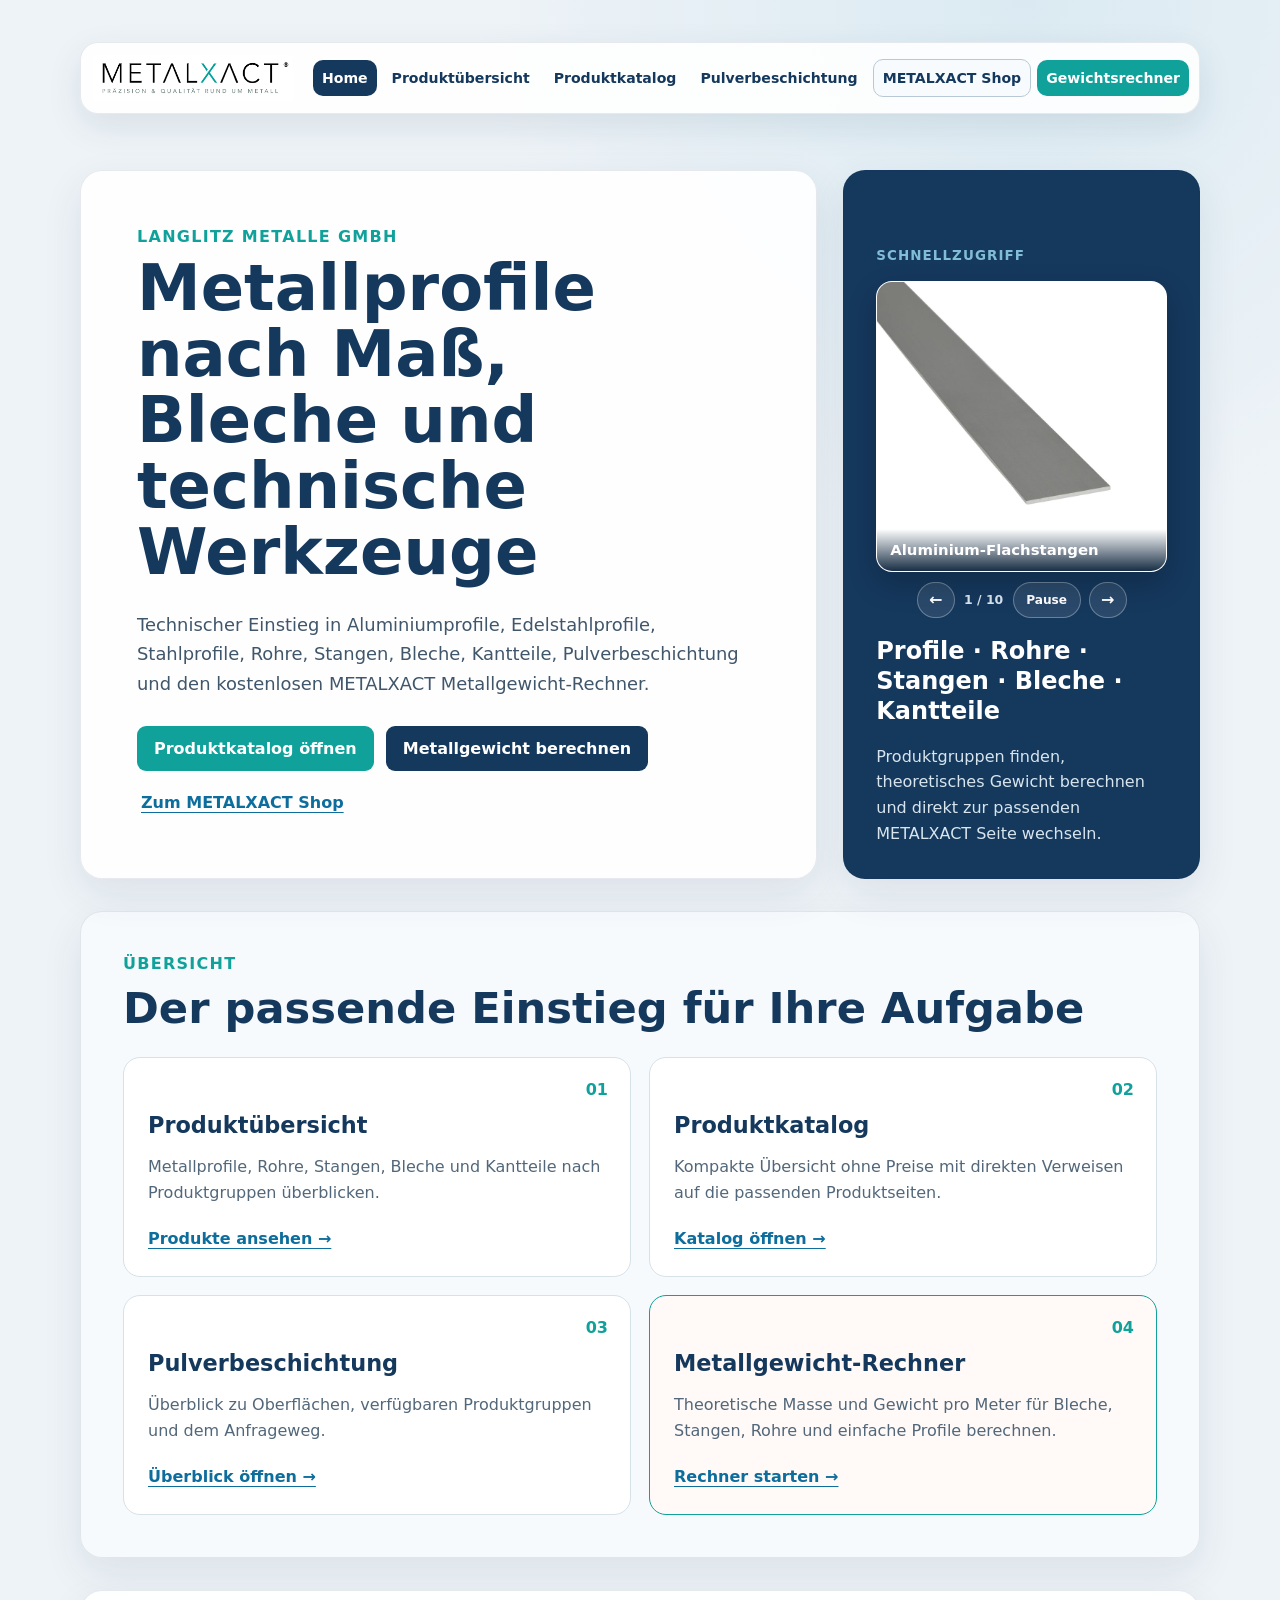
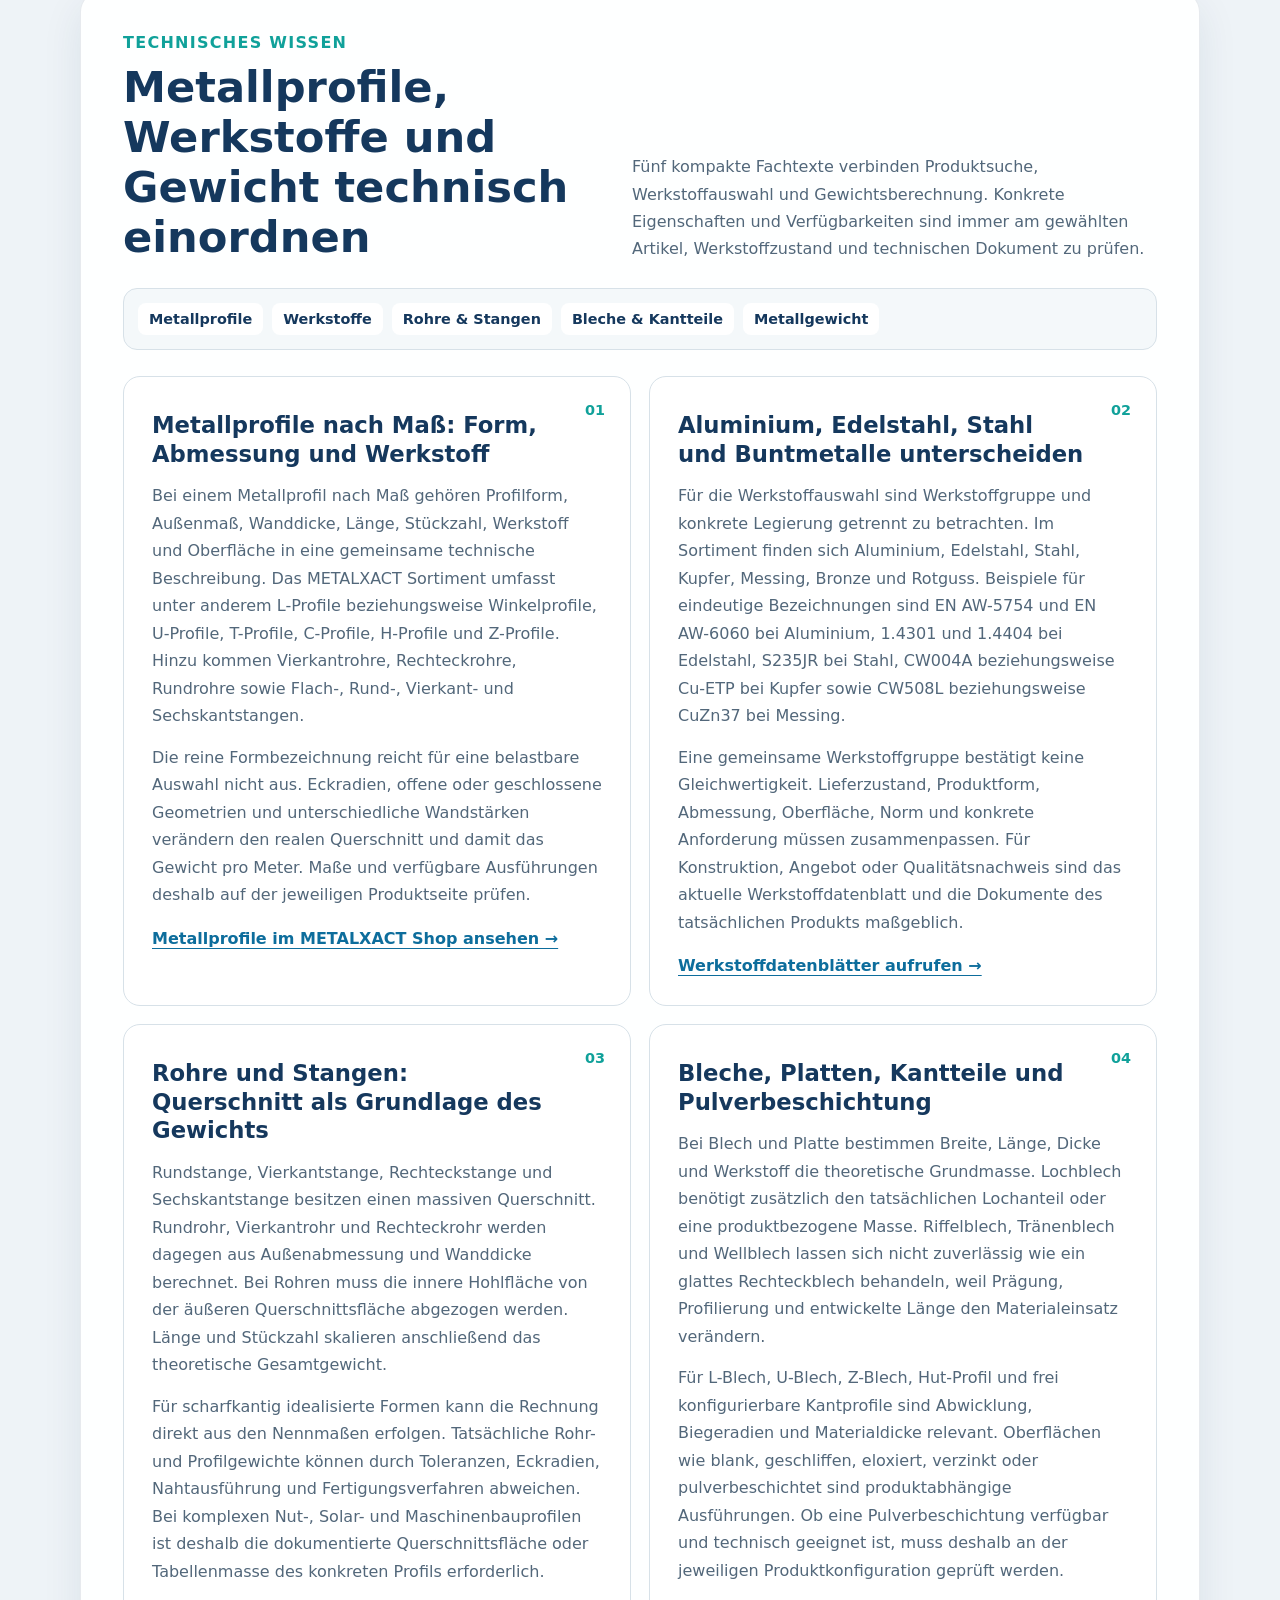
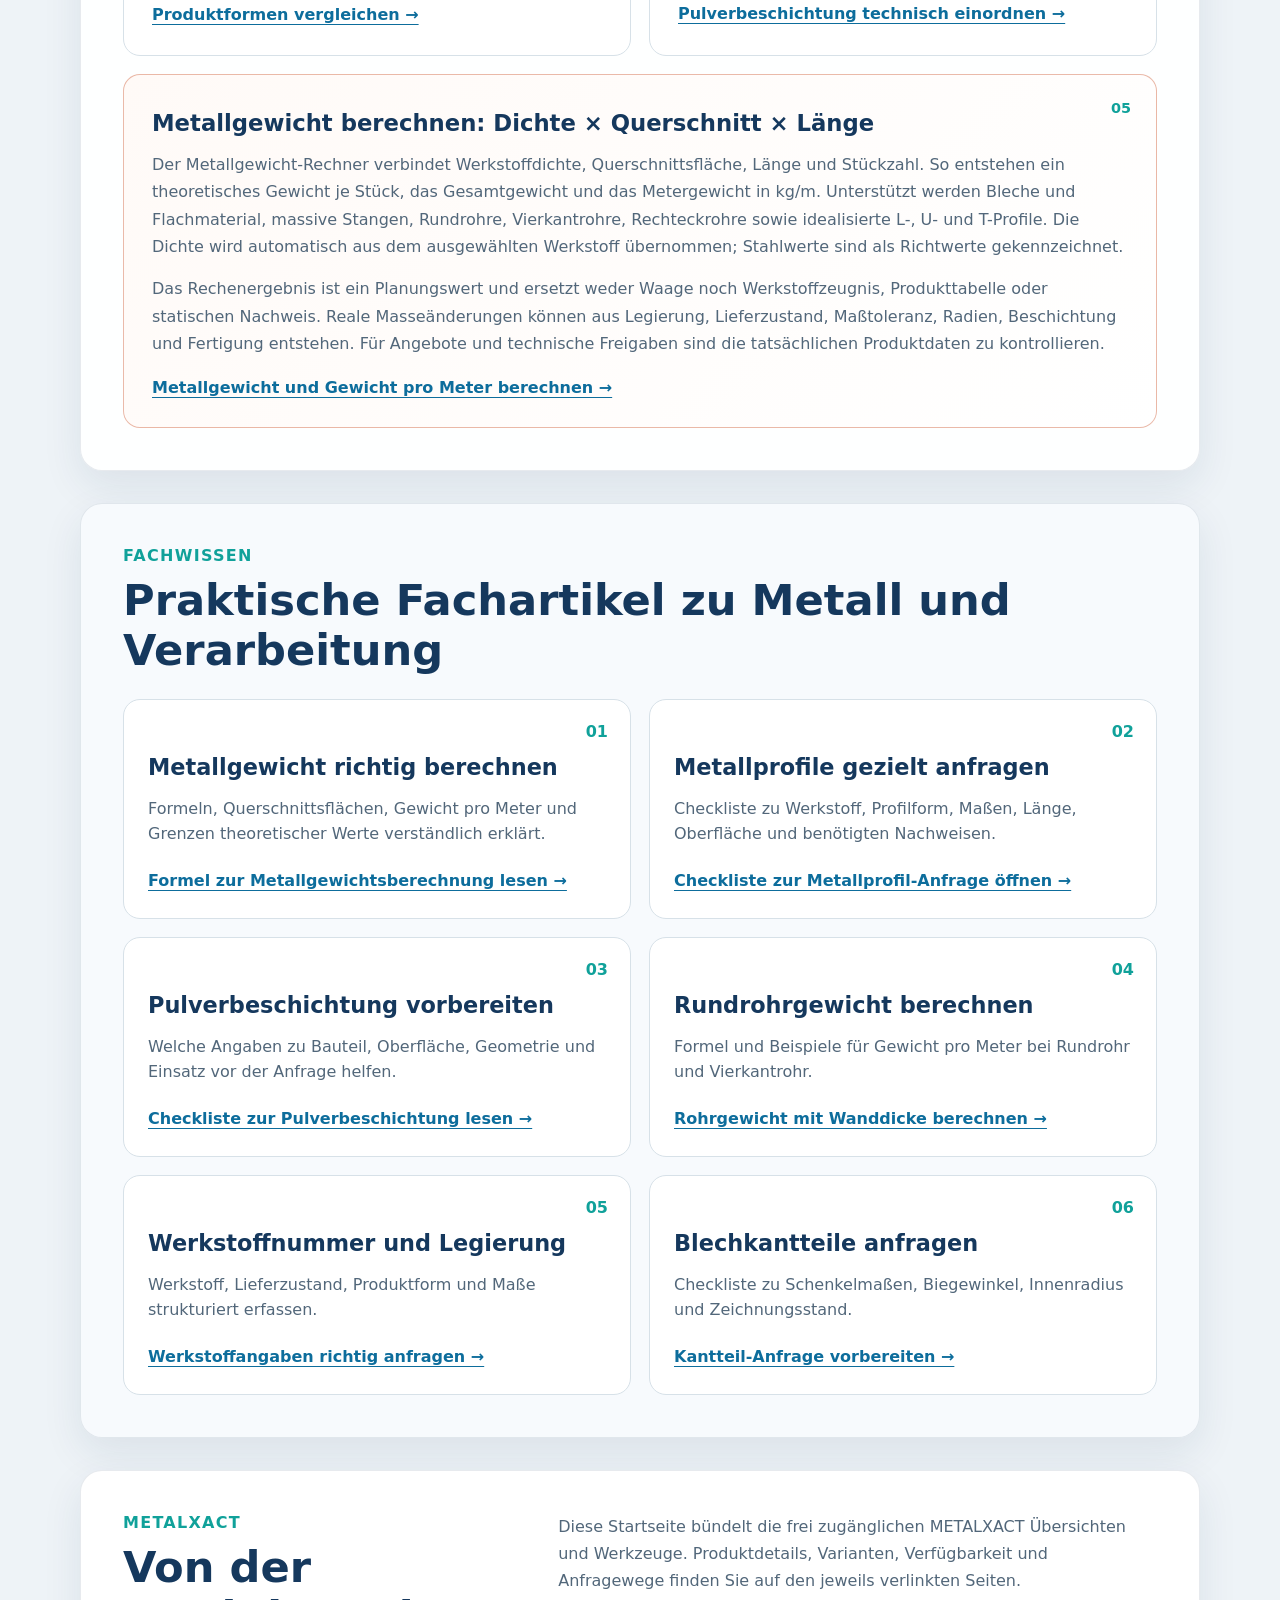
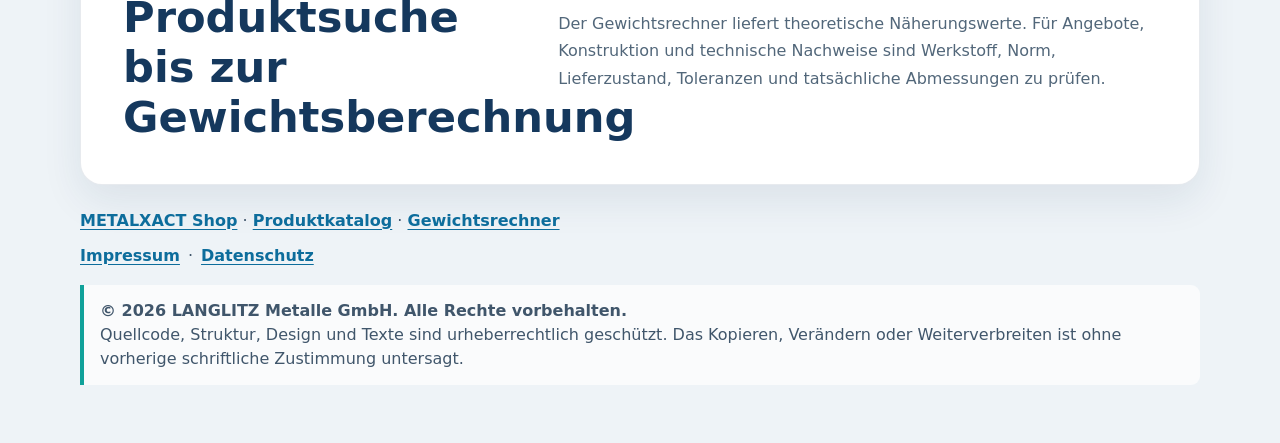
==== commit fd83b456: "Publish three practical METALXACT articles" ====
--- a/index.html
+++ b/index.html
@@ -352,6 +352,9 @@
         <article class="portal-card"><span class="card-number">01</span><h3>Metallgewicht richtig berechnen</h3><p>Formeln, Querschnittsflächen, Gewicht pro Meter und Grenzen theoretischer Werte verständlich erklärt.</p><a href="/fachartikel-metallgewicht-berechnen.html">Formel zur Metallgewichtsberechnung lesen →</a></article>
         <article class="portal-card"><span class="card-number">02</span><h3>Metallprofile gezielt anfragen</h3><p>Checkliste zu Werkstoff, Profilform, Maßen, Länge, Oberfläche und benötigten Nachweisen.</p><a href="/fachartikel-metallprofile-anfrage-checkliste.html">Checkliste zur Metallprofil-Anfrage öffnen →</a></article>
         <article class="portal-card"><span class="card-number">03</span><h3>Pulverbeschichtung vorbereiten</h3><p>Welche Angaben zu Bauteil, Oberfläche, Geometrie und Einsatz vor der Anfrage helfen.</p><a href="/fachartikel-pulverbeschichtung-checkliste.html">Checkliste zur Pulverbeschichtung lesen →</a></article>
+        <article class="portal-card"><span class="card-number">04</span><h3>Rundrohrgewicht berechnen</h3><p>Formel und Beispiele für Gewicht pro Meter bei Rundrohr und Vierkantrohr.</p><a href="/fachartikel-rohrgewicht-berechnen.html">Rohrgewicht mit Wanddicke berechnen →</a></article>
+        <article class="portal-card"><span class="card-number">05</span><h3>Werkstoffnummer und Legierung</h3><p>Werkstoff, Lieferzustand, Produktform und Maße strukturiert erfassen.</p><a href="/fachartikel-werkstoffangaben-metall.html">Werkstoffangaben richtig anfragen →</a></article>
+        <article class="portal-card"><span class="card-number">06</span><h3>Blechkantteile anfragen</h3><p>Checkliste zu Schenkelmaßen, Biegewinkel, Innenradius und Zeichnungsstand.</p><a href="/fachartikel-kantteile-anfragen.html">Kantteil-Anfrage vorbereiten →</a></article>
       </div>
     </section>
 
